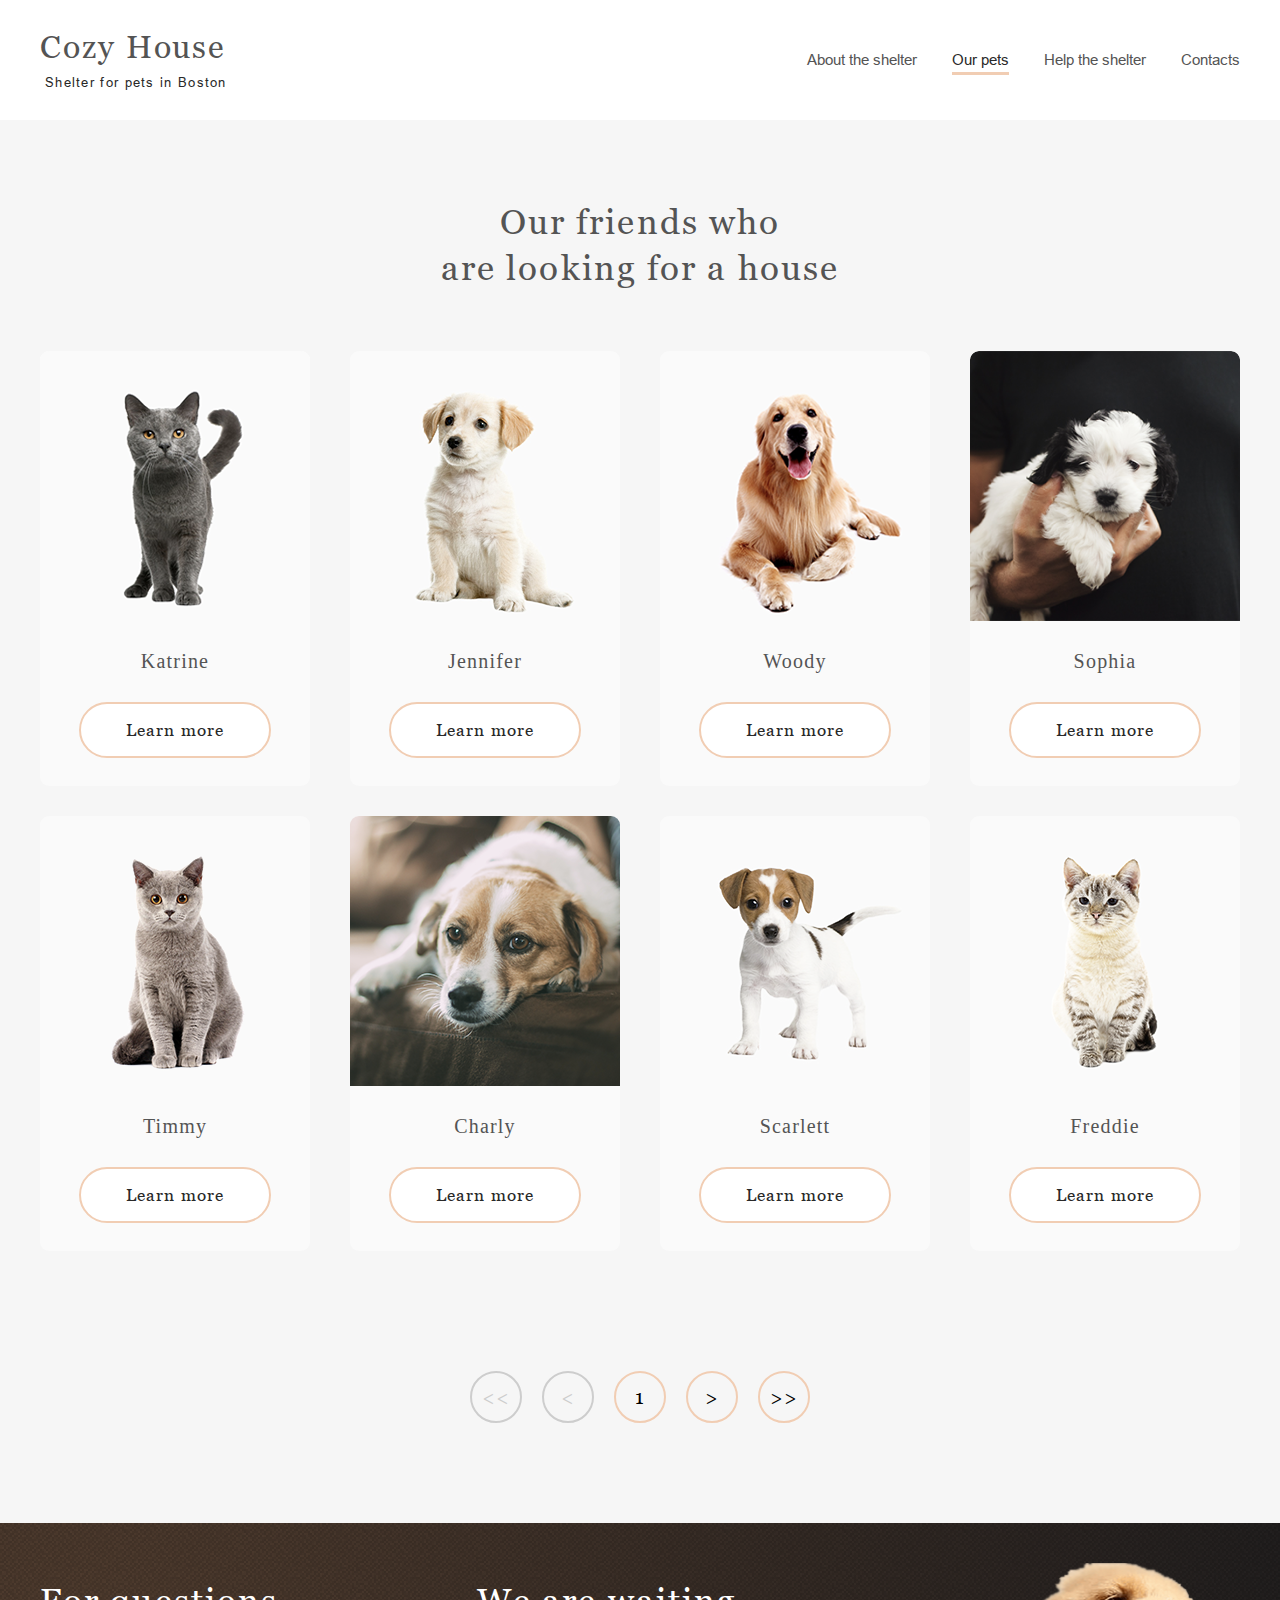
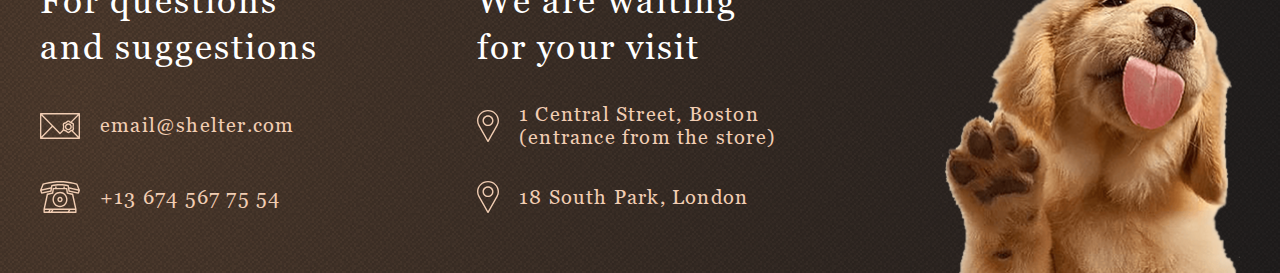
==== shelter/pets.html @ 79c53ae4 "fix: buttons animation" ====
<!DOCTYPE html>
<html lang="en">

<head>
  <meta charset="UTF-8">
  <meta http-equiv="X-UA-Compatible" content="IE=edge">
  <meta name="viewport" content="width=device-width, initial-scale=1.0">
  <title>Shelter</title>
  <link rel="stylesheet" type="text/css" href="./style.css">
  <!-- <link rel="stylesheet" type="text/css" href="https://necolas.github.io/normalize.css/8.0.1/normalize.css"> -->
  <link rel="apple-touch-icon" sizes="180x180" href="./assets/favicon/apple-touch-icon.png">
  <link rel="icon" type="image/png" sizes="32x32" href="./assets/favicon/favicon-32x32.png">
  <link rel="icon" type="image/png" sizes="16x16" href="./assets/favicon/favicon-16x16.png">
  <link rel="manifest" href="./assets/favicon/site.webmanifest">
  <link rel="shortcut icon" href="./assets/favicon/favicon.ico">
  <meta name="theme-color" content="#ffffff">
</head>

<body>
  <header class="header header-pets">
    <div class="wrapper">
      <div onclick="location.href='./index.html'" class="header-logo">
        <div class="header-logo-title__pets">Cozy House</div>
        <div class="header-logo-subtitle__pets">Shelter for pets in Boston</div>
      </div>
      <nav class="nav">
        <ul class="nav-list">
          <li class="nav-item">
            <a href="./index.html" class="nav-link-pets">About the shelter</a>
          </li>
          <li class="nav-item">
            <a href="#?" class="nav-link-pets__active">Our pets</a>
          </li>
          <li class="nav-item">
            <a href="./index.html#help" class="nav-link-pets">Help the shelter</a>
          </li>
          <li class="nav-item">
            <a href="#footer" class="nav-link-pets">Contacts</a>
          </li>
        </ul>
      </nav>
    </div>
  </header>
  <main class="main">

    <section class="pets" id="pets">
      <div class="wrapper pets-pets">
        <h3>Our friends who<br>are looking for a house</h3>
        <div class="pets-cards-block-pets">
          <div class="pets-card">
            <img src="./assets/img/pets/katrine.png" alt="katrine">
            <div class="pets-card-title">Katrine</div>
            <button class="pets-card-button" type="button">Learn more</button>
          </div>
          <div class="pets-card">
            <img src="./assets/img/pets/jennifer.png" alt="jennifer">
            <div class="pets-card-title">Jennifer</div>
            <button class="pets-card-button" type="button">Learn more</button>
          </div>
          <div class="pets-card">
            <img src="./assets/img/pets/woody.png" alt="woody">
            <div class="pets-card-title">Woody</div>
            <button class="pets-card-button" type="button">Learn more</button>
          </div>
          <div class="pets-card">
            <img src="./assets/img/pets/sophia.png" alt="sophia">
            <div class="pets-card-title">Sophia</div>
            <button class="pets-card-button" type="button">Learn more</button>
          </div>
          <div class="pets-card">
            <img src="./assets/img/pets/timmy.png" alt="timmy">
            <div class="pets-card-title">Timmy</div>
            <button class="pets-card-button" type="button">Learn more</button>
          </div>
          <div class="pets-card">
            <img src="./assets/img/pets/charly.png" alt="charly">
            <div class="pets-card-title">Charly</div>
            <button class="pets-card-button" type="button">Learn more</button>
          </div>
          <div class="pets-card">
            <img src="./assets/img/pets/scarlett.png" alt="scarlett">
            <div class="pets-card-title">Scarlett</div>
            <button class="pets-card-button" type="button">Learn more</button>
          </div>
          <div class="pets-card">
            <img src="./assets/img/pets/freddie.png" alt="freddie">
            <div class="pets-card-title">Freddie</div>
            <button class="pets-card-button" type="button">Learn more</button>
          </div>
        </div>

        <div class="pagination">
          <div class="pagination__button__inactive" type="button">&lt;&lt;</div>
          <div class="pagination__button__inactive" type="button">&lt;</div>
          <div class="pagination__button" type="button">1</div>
          <div class="pagination__button" type="button">&gt;</div>
          <div class="pagination__button" type="button">&gt;&gt;</div>
        </div>

      </div>
    </section>

  </main>
  <footer class="footer" id="footer">
    <div class="wrapper">
      <h3>For questions and suggestions</h3>
      <div class="contact" onclick="location.href='mailto:email@shelter.com'">
        <img src="./assets/svg/icon-mail.svg" alt="icon">
        <h4>email@shelter.com</h4>
      </div>
      <div class="contact" onclick="location.href='tel:+136745677554'">
        <img src="./assets/svg/icon-phone.svg" alt="icon">
        <h4>+13 674 567 75 54</h4>
      </div>
      <h3>We are waiting for your visit</h3>
      <div class="contact" onclick="window.open('https://www.google.com/maps/@42.3585558,-71.056915,17z')">
        <img src="./assets/svg/icon-marker.svg" alt="icon">
        <h4>1 Central Street, Boston (entrance from the store)</h4>
      </div>
      <div class="contact" onclick="window.open('https://www.google.com/maps/@42.3585558,-71.056915,17z')">
        <img src="./assets/svg/icon-marker.svg" alt="icon">
        <h4>18 South Park, London </h4>
      </div>
      <!-- <img src="./assets/img/footer-puppy.png" class="pic footer-pic" alt="footer-puppy"> -->
    </div>
  </footer>
  <!-- <script src="./index.js"></script> -->
</body>

</html>
---- shelter/style.css ----
@font-face {
  font-family: "Georgia";
  src: url("./assets/fonts/Georgia.woff2") format("woff2"), url("./assets/fonts/Georgia.woff") format("woff");
  font-weight: normal;
  font-style: normal;
  font-display: swap;
}
@font-face {
  font-family: "Arial";
  src: url("./assets/fonts/Arial-ItalicMT.woff2") format("woff2"), url("./assets/fonts/Arial-ItalicMT.woff") format("woff");
  font-weight: normal;
  font-style: italic;
  font-display: swap;
}
@font-face {
  font-family: "Arial";
  src: url("./assets/fonts/ArialMT.woff2") format("woff2"), url("./assets/fonts/ArialMT.woff") format("woff");
  font-weight: normal;
  font-style: normal;
  font-display: swap;
}
h1, h2, h3, h4, .help > .wrapper .help-box .help-heading, h5 {
  font-family: "Georgia";
  font-style: normal;
  font-weight: 400;
}

h1 {
  color: rgb(255, 255, 255);
  font-size: 44px;
  width: 310px;
  line-height: 130%;
}

h3 {
  color: rgb(84, 84, 84);
  font-size: 35px;
  line-height: 130%;
  letter-spacing: 0.06em;
}

.pagination__button__inactive, .pagination__button, h4, .help > .wrapper .help-box .help-heading {
  font-family: "Georgia";
  font-size: 20px;
  line-height: 115%;
  letter-spacing: 0.06em;
}

h5 {
  font-size: 15px;
  line-height: 110%;
  letter-spacing: 0.06em;
}

p {
  margin: 0 0 25px 0;
}

.nav-item, p {
  font-family: "Arial";
  font-size: 15px;
  font-weight: 400;
  font-style: normal;
  line-height: 160%;
  color: rgb(76, 76, 76);
}

.donation > .wrapper .donation-description {
  font-family: "Arial";
  font-size: 12px;
  font-weight: 400;
  font-style: italic;
  line-height: 150%;
  letter-spacing: 0px;
  color: rgb(178, 178, 178);
}

body {
  background: url("./assets/img/noise_transparent@2x.png"), radial-gradient(100% 215.42% at 0% 0%, #5B483A 0%, #262425 100%), #211F20;
}

.footer {
  background: url("./assets/img/noise_transparent@2x.png"), radial-gradient(110.67% 538.64% at 5.73% 50%, #513D2F 0%, #1A1A1C 100%), #211F20;
}

/* body
 * display: flex
 * flex-direction: column
 * margin: 0
 * padding: 0 */
* {
  padding: 0px;
  margin: 0px;
}

html {
  box-sizing: border-box;
}

* {
  box-sizing: inherit;
}
*::before, *::after {
  box-sizing: inherit;
}

html, body {
  scroll-behavior: smooth;
}

.wrapper {
  max-width: 1280px;
  margin: 0 auto;
  padding: 0 40px;
}

.header > .wrapper {
  height: 120px;
  display: flex;
  justify-content: space-between;
  align-items: center;
}

.header-pets {
  background: rgb(255, 255, 255);
}

.header-logo-title__pets, .header-logo-title__main {
  font-family: "Georgia";
  font-size: 32px;
  line-height: 110%;
  font-style: normal;
  font-weight: 400;
  letter-spacing: 0.06em;
  text-decoration: none;
}

.header-logo-title__main {
  color: rgb(241, 205, 179);
}
.header-logo-title__pets {
  color: rgb(84, 84, 84);
}

.header-logo-subtitle__pets, .header-logo-subtitle__main {
  font-family: "Arial";
  font-size: 13px;
  line-height: 15px;
  font-style: normal;
  font-weight: 400;
  letter-spacing: 0.1em;
  text-decoration: none;
  margin: 10px 0 0 5px;
}

.header-logo-subtitle__main {
  color: rgb(255, 255, 255);
}
.header-logo-subtitle__pets {
  color: rgb(41, 41, 41);
}

.header-logo {
  cursor: pointer;
}

.nav-list {
  list-style: none;
  display: flex;
  align-items: center;
  justify-content: center;
}

.nav-item {
  margin-left: 35px;
}

.nav-link-pets__active, .nav-link-pets:hover, .nav-link-pets, .nav-link-main__active, .nav-link-main:hover, .nav-link-main {
  text-decoration: none;
  padding: 0;
  position: relative;
  transition: color 0.3s;
}
.nav-link-pets__active::after, .nav-link-pets:hover::after, .nav-link-pets::after, .nav-link-main__active::after, .nav-link-main:hover::after, .nav-link-main::after {
  content: "";
  position: absolute;
  background-color: rgb(241, 205, 179);
  height: 3px;
  width: 0;
  left: 0;
  bottom: -7px;
  transition: 0.3s;
}
.nav-link-pets__active:hover::after, .nav-link-pets:hover::after, .nav-link-main__active:hover::after, .nav-link-main:hover::after {
  width: 100%;
}

.nav-link-main {
  color: rgb(205, 205, 205);
}

.nav-link-main__active, .nav-link-main:hover {
  color: rgb(250, 250, 250);
}

.nav-link-pets {
  color: rgb(84, 84, 84);
}

.nav-link-pets__active, .nav-link-pets:hover {
  color: rgb(41, 41, 41);
}

.nav-link-main__active, .nav-link-pets__active {
  cursor: default;
}
.nav-link-main__active::after, .nav-link-pets__active::after {
  width: 100%;
}

.welcome > .wrapper {
  height: 788px;
  background: url("./assets/img/start-screen-puppy.png") no-repeat 93% bottom;
  display: flex;
  flex-direction: column;
  justify-content: flex-start;
  align-content: flex-start;
}
.welcome > .wrapper h1 {
  margin: 222px 0 42px;
}
.welcome > .wrapper p {
  color: rgb(205, 205, 205);
  width: 460px;
  margin-bottom: 42px;
}
.welcome > .wrapper .welcome-pic {
  display: none;
}

.about {
  background-color: rgb(255, 255, 255);
}

.about > .wrapper {
  height: 588px;
  padding-top: 6px;
  margin: 0 auto;
  display: flex;
  flex-flow: column wrap;
  justify-content: center;
  align-content: center;
  -moz-column-gap: 120px;
       column-gap: 120px;
  flex-grow: 0;
  padding-bottom: 20px;
}
.about > .wrapper h3 {
  width: 360px;
  color: rgb(84, 84, 84);
}
.about > .wrapper p {
  color: rgb(76, 76, 76);
  width: 430px;
  margin: 25px 0 0 0;
}
.about > .wrapper img {
  margin: 60px 0;
}

.pets {
  background-color: rgb(246, 246, 246);
}

.pets > .wrapper {
  display: flex;
  flex-direction: column;
  align-items: center;
  gap: 60px;
  padding-top: 80px;
}
.pets > .wrapper h3 {
  width: 400px;
  text-align: center;
}
.pets > .wrapper .pets-carousel {
  display: flex;
  flex-direction: row;
  justify-content: space-between;
  align-items: center;
  gap: 53px;
}

.pets-cards-block-pets {
  display: flex;
  flex-flow: row wrap;
  gap: 30px 40px;
}

.pets-cards-block-main {
  display: flex;
  flex-direction: row;
  justify-content: space-between;
  gap: 90px;
}

.pets-card {
  width: 270px;
  height: 435px;
  background-color: rgb(250, 250, 250);
  display: flex;
  flex-direction: column;
  align-items: center;
  gap: 29px;
  border-radius: 9px;
  overflow: hidden;
  transition: 0.3s;
}
.pets-card:hover {
  transform: scale(1.1);
}
.pets-card .pets-card-title {
  font: "Georgia";
  font-size: 20px;
  line-height: 23px;
  display: flex;
  align-items: center;
  text-align: center;
  letter-spacing: 0.06em;
  color: rgb(84, 84, 84);
}

.pets-main {
  height: 877px;
}

.pagination {
  display: flex;
  flex-direction: row;
  justify-content: center;
  gap: 20px;
  margin: 60px 0 100px 0;
}
.pagination__button__inactive, .pagination__button {
  border-radius: 100px;
  width: 52px;
  height: 52px;
  display: flex;
  align-items: center;
  justify-content: center;
  text-align: center;
}

.pagination__button {
  cursor: pointer;
  transition: background 0.3s;
  border: 2px solid rgb(241, 205, 179);
}
.pagination__button:hover {
  background: rgb(241, 205, 179);
}

.pagination__button__inactive {
  color: rgb(205, 205, 205);
  border: 2px solid rgb(205, 205, 205);
}

/* HELP */
.help {
  background-color: rgb(255, 255, 255);
}

.help > .wrapper {
  height: 611px;
}
.help > .wrapper h3 {
  width: 310px;
  text-align: center;
  margin: 0 auto 60px auto;
  padding-top: 80px;
}
.help > .wrapper .help-box {
  display: flex;
  flex-flow: row wrap;
  justify-content: center;
  gap: 55px 120px;
}
.help > .wrapper .help-box .help-heading {
  text-align: center;
}
.help > .wrapper .help-box img {
  display: block;
  margin: 0 auto 30px auto;
}

.donation {
  background-color: rgb(246, 246, 246);
}

.donation > .wrapper {
  height: 462px;
  display: flex;
  flex-flow: column wrap;
  justify-content: center;
  flex-grow: 0;
  -moz-column-gap: 30px;
       column-gap: 30px;
  padding: 70px 180px 90px 180px;
}
.donation > .wrapper h3 {
  width: 300px;
}
.donation > .wrapper h3, .donation > .wrapper h4, .donation > .wrapper .help > .wrapper .help-box .help-heading, .help > .wrapper .help-box .donation > .wrapper .help-heading, .donation > .wrapper h5 {
  color: rgb(84, 84, 84);
}
.donation > .wrapper h3, .donation > .wrapper h5, .donation > .wrapper div {
  margin: 0 0 20px 0;
}
.donation > .wrapper .credit-card {
  display: flex;
  flex-direction: row;
  justify-content: space-between;
  background: #F1CDB3;
  align-items: center;
  padding: 10px 15px;
  gap: 10px;
  width: 349px;
  height: 43px;
  background: rgb(241, 205, 179);
  border-radius: 9px;
  cursor: pointer;
  transition: background 0.5s;
}
.donation > .wrapper .credit-card img {
  width: 30px;
  height: 23px;
  color: rgb(41, 41, 41);
}
.donation > .wrapper .credit-card:hover {
  background: rgb(253, 220, 196);
}
.donation > .wrapper .donation-description {
  line-height: 18px;
  color: rgb(178, 178, 178);
  width: 380px;
  margin: 0 0 0 0;
}

.footer > .wrapper {
  height: 350px;
  background: url("./assets/img/footer-puppy.png") no-repeat 96% bottom;
  color: rgb(241, 205, 179);
  display: flex;
  flex-flow: column wrap;
  justify-content: space-between;
  align-content: flex-start;
  -moz-column-gap: 122px;
       column-gap: 122px;
  padding-top: 56px;
  padding-bottom: 60px;
}
.footer > .wrapper h3 {
  width: 280px;
  color: rgb(255, 255, 255);
}
.footer > .wrapper .contact {
  display: flex;
  flex-direction: row;
  justify-content: flex-start;
  align-items: center;
  width: 315px;
  cursor: pointer;
  text-decoration: none;
}
.footer > .wrapper .contact img {
  flex: 0 0 auto;
}
.footer > .wrapper .contact h4, .footer > .wrapper .contact .help > .wrapper .help-box .help-heading, .help > .wrapper .help-box .footer > .wrapper .contact .help-heading {
  margin-left: 20px;
}

.pets-card .pets-card-button, .our-pets-button, .button-welcome {
  display: flex;
  flex-direction: column;
  align-items: center;
  padding: 15px 45px;
  gap: 10px;
  border-radius: 100px;
  border: 0;
  color: rgb(41, 41, 41);
  cursor: pointer;
  transition: background 0.5s;
  font-family: "Georgia";
  font-style: normal;
  font-weight: 400;
  font-size: 17px;
  line-height: 130%;
  letter-spacing: 0.06em;
  flex: none;
  order: 0;
  align-self: center;
  flex-grow: 0;
}

.our-pets-button, .button-welcome {
  background: rgb(241, 205, 179);
}
.our-pets-button:hover, .button-welcome:hover {
  background: rgb(253, 220, 196);
}

.pets-card .pets-card-button {
  background: rgb(255, 255, 255);
  border: solid 2px rgb(241, 205, 179);
}
.pets-card .pets-card-button:hover {
  background: rgb(241, 205, 179);
}

.button-welcome {
  align-self: flex-start;
}

.button-arrow {
  cursor: pointer;
  width: 52px;
  height: 52px;
}
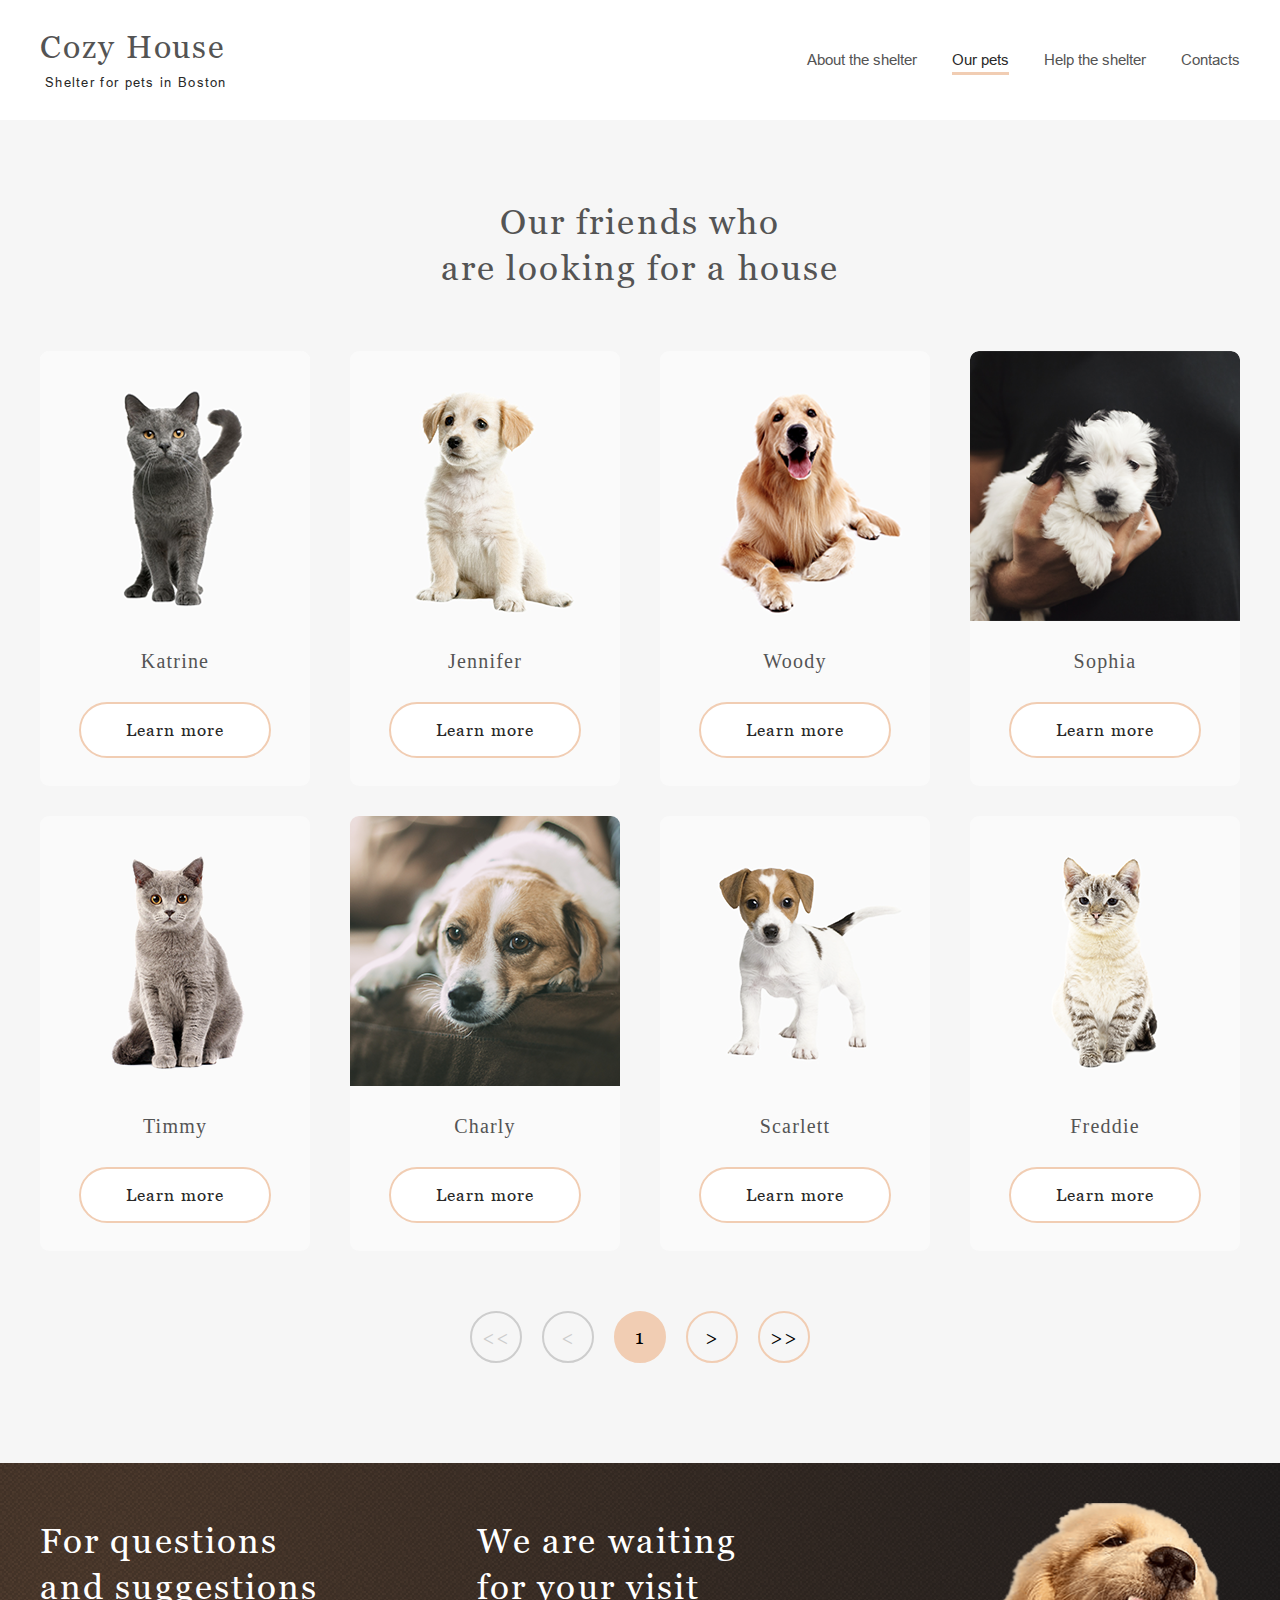
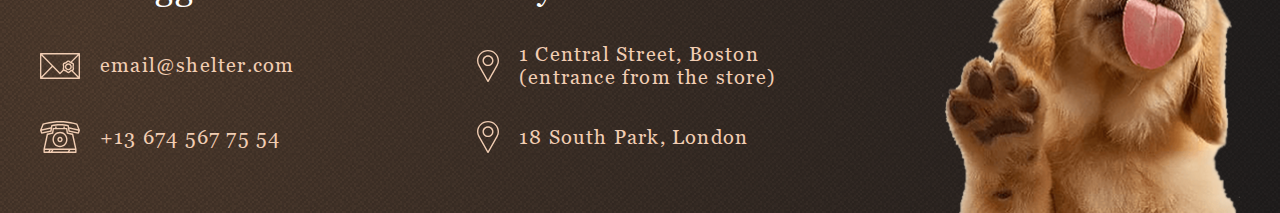
==== commit 4f83dadb: "fix: header links and pets cards interactivity, some errors" ====
--- a/shelter/pets.html
+++ b/shelter/pets.html
@@ -45,7 +45,7 @@
 
     <section class="pets" id="pets">
       <div class="wrapper pets-pets">
-        <h3>Our friends who<br>are looking for a house</h3>
+        <h1>Our friends who<br>are looking for a house</h1>
         <div class="pets-cards-block-pets">
           <div class="pets-card">
             <img src="./assets/img/pets/katrine.png" alt="katrine">
@@ -90,11 +90,11 @@
         </div>
 
         <div class="pagination">
-          <div class="pagination__button__inactive" type="button">&lt;&lt;</div>
-          <div class="pagination__button__inactive" type="button">&lt;</div>
-          <div class="pagination__button" type="button">1</div>
-          <div class="pagination__button" type="button">&gt;</div>
-          <div class="pagination__button" type="button">&gt;&gt;</div>
+          <button class="pagination__button__inactive" type="button">&lt;&lt;</button>
+          <button class="pagination__button__inactive" type="button">&lt;</button>
+          <button class="pagination__button__active" type="button">1</button>
+          <button class="pagination__button" type="button">&gt;</button>
+          <button class="pagination__button" type="button">&gt;&gt;</button>
         </div>
 
       </div>
@@ -104,23 +104,37 @@
   <footer class="footer" id="footer">
     <div class="wrapper">
       <h3>For questions and suggestions</h3>
-      <div class="contact" onclick="location.href='mailto:email@shelter.com'">
-        <img src="./assets/svg/icon-mail.svg" alt="icon">
+      <a class="contact" href="mailto:email@shelter.com">
+        <svg width="40" height="26" viewBox="0 0 40 26" fill="none" xmlns="http://www.w3.org/2000/svg">
+          <path d="M39.315 0H0.684964C0.5033 0 0.329077 0.0732456 0.200621 0.203625C0.0721657 0.334003 0 0.510836 0 0.695219V25.3048C0 25.4892 0.0721657 25.666 0.200621 25.7964C0.329077 25.9268 0.5033 26 0.684964 26H39.315C39.4967 26 39.6709 25.9268 39.7994 25.7964C39.9278 25.666 40 25.4892 40 25.3048V0.695219C40 0.510836 39.9278 0.334003 39.7994 0.203625C39.6709 0.0732456 39.4967 0 39.315 0ZM32.5774 15.0331C32.6846 15.5259 32.7954 16.0355 32.6513 16.2882C32.4966 16.5596 31.9966 16.7173 31.5131 16.8699C31.1316 16.9902 30.7373 17.1147 30.3857 17.3212C30.0461 17.5206 29.7523 17.8001 29.4683 18.0704C29.0772 18.4426 28.7079 18.794 28.374 18.794C28.04 18.794 27.6706 18.4425 27.2797 18.0704C26.9956 17.8001 26.7018 17.5205 26.3622 17.3212C26.0107 17.1147 25.6163 16.9903 25.2348 16.8699C24.7513 16.7173 24.2513 16.5596 24.0967 16.2882C23.9526 16.0355 24.0633 15.5259 24.1705 15.0331C24.2584 14.6285 24.3493 14.2103 24.3493 13.7821C24.3493 13.354 24.2584 12.9356 24.1705 12.5311C24.0633 12.0383 23.9526 11.5288 24.0967 11.2759C24.2513 11.0046 24.7513 10.8468 25.2348 10.6942C25.6163 10.5739 26.0107 10.4494 26.3622 10.243C26.7018 10.0435 26.9956 9.76403 27.2797 9.49373C27.6706 9.12165 28.04 8.77015 28.374 8.77015C28.7079 8.77015 29.0773 9.12165 29.4683 9.49373C29.7523 9.76403 30.0461 10.0435 30.3857 10.243C30.7373 10.4493 31.1316 10.5738 31.5131 10.6941C31.9966 10.8467 32.4966 11.0045 32.6512 11.2758C32.7954 11.5286 32.6846 12.0381 32.5774 12.5309C32.4895 12.9354 32.3986 13.3537 32.3986 13.7819C32.3986 14.2102 32.4895 14.6286 32.5774 15.0331ZM30.5975 8.66076C30.5345 8.60237 30.4705 8.54156 30.4053 8.47955C29.8904 7.98955 29.2497 7.3798 28.374 7.3798C27.4982 7.3798 26.8575 7.98955 26.3426 8.47955C26.1045 8.70609 25.8796 8.92013 25.6761 9.03961C25.4574 9.168 25.1518 9.26449 24.8281 9.36655C24.1276 9.58763 23.3336 9.8381 22.9109 10.5797C22.5001 11.3004 22.6768 12.1134 22.8328 12.8307C22.9081 13.1777 22.9794 13.5055 22.9794 13.7821C22.9794 14.0587 22.9081 14.3866 22.8328 14.7336C22.6975 15.3556 22.5473 16.0496 22.7775 16.693L19.9997 19.5464L2.32449 1.39044H37.6748L30.5975 8.66076ZM11.7007 13L1.36993 23.6116V2.38812L11.7007 13ZM12.6635 13.989L19.5124 21.0242C19.5761 21.0896 19.6519 21.1416 19.7356 21.177C19.8192 21.2125 19.9089 21.2308 19.9996 21.2308C20.0902 21.2308 20.18 21.2125 20.2636 21.177C20.3472 21.1416 20.4231 21.0896 20.4868 21.0242L23.6841 17.7398C24.044 17.9494 24.4495 18.0781 24.8281 18.1976C25.1518 18.2997 25.4575 18.3962 25.6761 18.5245C25.8796 18.644 26.1044 18.8581 26.3426 19.0846C26.8575 19.5746 27.4982 20.1844 28.374 20.1844C29.2496 20.1844 29.8904 19.5746 30.4053 19.0846C30.6434 18.858 30.8682 18.644 31.0718 18.5244C31.2043 18.4466 31.3691 18.3806 31.5502 18.3179L37.675 24.6094H2.32431L12.6635 13.989ZM32.9664 17.7946C33.3117 17.6108 33.6223 17.3612 33.8371 16.9846C34.2479 16.2639 34.0711 15.4508 33.9151 14.7336C33.8398 14.3866 33.7686 14.0587 33.7686 13.7821C33.7686 13.5055 33.8398 13.1777 33.9151 12.8307C34.0711 12.1134 34.2479 11.3005 33.837 10.5797C33.4142 9.8381 32.6203 9.58763 31.9197 9.36655L31.8559 9.34634L38.6301 2.38738V23.6122L32.9664 17.7946Z" fill="#F1CDB3"/>
+          <path d="M28.374 10.2424C26.451 10.2424 24.8865 11.8302 24.8865 13.782C24.8865 15.7337 26.451 17.3215 28.374 17.3215C30.297 17.3215 31.8614 15.7337 31.8614 13.782C31.8614 11.8302 30.2969 10.2424 28.374 10.2424ZM28.374 15.9311C27.2064 15.9311 26.2564 14.967 26.2564 13.782C26.2564 12.5969 27.2063 11.6328 28.374 11.6328C29.5416 11.6328 30.4915 12.5969 30.4915 13.782C30.4915 14.967 29.5415 15.9311 28.374 15.9311Z" fill="#F1CDB3"/>
+          </svg>
         <h4>email@shelter.com</h4>
-      </div>
-      <div class="contact" onclick="location.href='tel:+136745677554'">
-        <img src="./assets/svg/icon-phone.svg" alt="icon">
-        <h4>+13 674 567 75 54</h4>
-      </div>
+      </a>
+      <a class="contact" href="tel:+136745677554">
+        <svg width="40" height="32" viewBox="0 0 40 32" fill="none" xmlns="http://www.w3.org/2000/svg">
+          <path d="M39.9461 8.89543L37.5102 2.9049C37.4685 2.80251 37.4043 2.71139 37.3226 2.63868C37.2408 2.56598 37.1437 2.51367 37.0389 2.48585L34.111 1.70799C25.5388 -0.569376 14.4609 -0.569281 5.88906 1.70799L2.96105 2.48585C2.85626 2.51367 2.75918 2.56598 2.67743 2.63868C2.59568 2.71139 2.53147 2.80251 2.48984 2.9049L0.0539764 8.89543C-0.0131281 9.06038 -0.0178273 9.24503 0.0407965 9.41333L1.01509 12.2089C1.07166 12.3713 1.18339 12.5075 1.32986 12.5925C1.47633 12.6775 1.64776 12.7056 1.8128 12.6717L11.0692 10.7747C11.2084 10.7462 11.3359 10.675 11.4348 10.5706C11.5337 10.4661 11.5993 10.3334 11.623 10.19L12.4245 5.32594C16.8365 4.18994 23.1635 4.18994 27.5753 5.32594L28.3769 10.19C28.4006 10.3335 28.4662 10.4663 28.5651 10.5707C28.664 10.6751 28.7915 10.7463 28.9307 10.7748L38.187 12.6718C38.3521 12.7056 38.5234 12.6774 38.6699 12.5924C38.8164 12.5075 38.9281 12.3714 38.9848 12.209L39.9592 9.41343C40.0178 9.2451 40.0131 9.06043 39.9461 8.89543ZM2.13193 11.1412L1.63183 9.70624L10.5973 7.78606L10.321 9.46295L2.13193 11.1412ZM11.6222 4.0568C11.4935 4.09314 11.3777 4.16636 11.2883 4.26784C11.1989 4.36933 11.1396 4.49486 11.1174 4.62969L10.848 6.26453L1.85991 8.1896L3.65015 3.78707L6.2409 3.09877C14.5991 0.878304 25.4007 0.878208 33.7593 3.09877L36.35 3.78707L38.1403 8.1896L29.1522 6.26453L28.8828 4.62969C28.8606 4.49487 28.8013 4.36936 28.7119 4.26788C28.6224 4.1664 28.5066 4.09318 28.378 4.0568C23.6016 2.70615 16.3984 2.70615 11.6222 4.0568ZM37.8681 11.1412L29.6792 9.46295L29.4028 7.78606L38.3682 9.70624L37.8681 11.1412Z" fill="#F1CDB3"/>
+          <path d="M33.2901 13.1186C33.261 12.9842 33.1948 12.8612 33.0995 12.7643C33.0041 12.6673 32.8836 12.6005 32.7522 12.5717L27.9776 11.526L27.3764 7.51395C27.351 7.34431 27.2672 7.18959 27.1401 7.07781C27.013 6.96603 26.851 6.90458 26.6835 6.90458H24.814V5.96398C24.814 5.56724 24.5002 5.2456 24.1129 5.2456C23.7257 5.2456 23.4119 5.56724 23.4119 5.96398V6.90458H16.5882V5.96398C16.5882 5.56724 16.2744 5.2456 15.8871 5.2456C15.4999 5.2456 15.1861 5.56724 15.1861 5.96398V6.90458H13.3166C13.1491 6.90458 12.9871 6.96603 12.86 7.07781C12.7329 7.18959 12.6491 7.34431 12.6237 7.51395L12.0224 11.526L7.24791 12.5717C7.11654 12.6005 6.996 12.6673 6.90063 12.7643C6.80527 12.8612 6.73908 12.9842 6.70996 13.1186L3.46796 28.0878C3.45692 28.1389 3.45134 28.1911 3.45132 28.2434V31.2816C3.45132 31.4721 3.52519 31.6549 3.65666 31.7896C3.78814 31.9243 3.96645 32 4.15239 32H35.8477C36.0336 32 36.212 31.9243 36.3434 31.7896C36.4749 31.6549 36.5488 31.4721 36.5488 31.2816V28.2434C36.5488 28.1911 36.5432 28.1389 36.5321 28.0878L33.2901 13.1186ZM7.98131 13.8802L12.7885 12.8273C12.9276 12.7968 13.0544 12.7238 13.152 12.6178C13.2496 12.5118 13.3134 12.3779 13.335 12.2338L13.9183 8.34134H26.0819L26.6651 12.2338C26.6867 12.3779 26.7505 12.5118 26.8481 12.6178C26.9457 12.7238 27.0725 12.7968 27.2115 12.8273L32.0189 13.8802L34.9741 27.5251H5.0261L7.98131 13.8802ZM11.7966 28.9618L10.8935 30.5632H9.82782L10.7309 28.9618H11.7966ZM13.416 28.9618H28.6721L27.769 30.5632H12.513L13.416 28.9618ZM4.85345 28.9618H9.11142L8.20836 30.5632H4.85345V28.9618ZM29.3885 30.5632L30.2916 28.9618H35.1466V30.5632H29.3885Z" fill="#F1CDB3"/>
+          <path d="M20 26.1606C24.1492 26.1606 27.5248 22.7016 27.5248 18.45C27.5248 14.1983 24.1492 10.7393 20 10.7393C15.8509 10.7393 12.4753 14.1983 12.4753 18.45C12.4753 22.7016 15.8509 26.1606 20 26.1606ZM20 12.1761C23.3761 12.1761 26.1227 14.9905 26.1227 18.45C26.1227 21.9094 23.3761 24.7238 20 24.7238C16.624 24.7238 13.8774 21.9094 13.8774 18.45C13.8774 14.9905 16.624 12.1761 20 12.1761Z" fill="#F1CDB3"/>
+          <path d="M20 21.1847C21.4717 21.1847 22.6691 19.9578 22.6691 18.4497C22.6691 16.9416 21.4717 15.7147 20 15.7147C18.5283 15.7147 17.3309 16.9416 17.3309 18.4497C17.3309 19.9578 18.5283 21.1847 20 21.1847ZM20 17.1514C20.6987 17.1514 21.267 17.7338 21.267 18.4497C21.267 19.1656 20.6987 19.7479 20 19.7479C19.3014 19.7479 18.733 19.1656 18.733 18.4497C18.733 17.7339 19.3014 17.1514 20 17.1514Z" fill="#F1CDB3"/>
+          </svg>
+        <h4>+13&nbsp;674&nbsp;567&nbsp;75&nbsp;54</h4>
+      </a>
       <h3>We are waiting for your visit</h3>
-      <div class="contact" onclick="window.open('https://www.google.com/maps/@42.3585558,-71.056915,17z')">
-        <img src="./assets/svg/icon-marker.svg" alt="icon">
+      <a class="contact" href="https://www.google.com/maps/@42.3585558,-71.056915,17z" target="_blank">
+        <svg width="22" height="32" viewBox="0 0 22 32" fill="none" xmlns="http://www.w3.org/2000/svg">
+          <path d="M11 0C4.93475 0 3.05176e-05 4.78519 3.05176e-05 10.6667C3.05176e-05 12.4323 0.455262 14.1829 1.32067 15.7357L10.3985 31.6562C10.5193 31.8685 10.7496 32 11 32C11.2504 32 11.4807 31.8685 11.6016 31.6562L20.6827 15.7304C21.5448 14.1829 22 12.4323 22 10.6666C22 4.78519 17.0653 0 11 0ZM19.4762 15.0905L11 29.9557L2.52717 15.0964C1.7732 13.7435 1.37507 12.2116 1.37507 10.6667C1.37507 5.52019 5.69278 1.33337 11 1.33337C16.3073 1.33337 20.625 5.52025 20.625 10.6667C20.625 12.2116 20.2269 13.7435 19.4762 15.0905Z" fill="#F1CDB3"/>
+          <path d="M11 5.33329C7.9674 5.33329 5.50008 7.72586 5.50008 10.6666C5.50008 13.6074 7.9674 16 11 16C14.0327 16 16.5 13.6074 16.5 10.6667C16.5 7.72592 14.0327 5.33329 11 5.33329ZM11 14.6667C8.72537 14.6667 6.87505 12.8724 6.87505 10.6667C6.87505 8.46092 8.72537 6.66667 11 6.66667C13.2747 6.66667 15.125 8.46092 15.125 10.6667C15.125 12.8724 13.2747 14.6667 11 14.6667Z" fill="#F1CDB3"/>
+          </svg>
         <h4>1 Central Street, Boston (entrance from the store)</h4>
-      </div>
-      <div class="contact" onclick="window.open('https://www.google.com/maps/@42.3585558,-71.056915,17z')">
-        <img src="./assets/svg/icon-marker.svg" alt="icon">
-        <h4>18 South Park, London </h4>
-      </div>
+      </a>
+      <a class="contact" href="https://www.google.com/maps/@51.5141619,-0.2812195,11z" target="_blank">
+        <svg width="22" height="32" viewBox="0 0 22 32" fill="none" xmlns="http://www.w3.org/2000/svg">
+          <path d="M11 0C4.93475 0 3.05176e-05 4.78519 3.05176e-05 10.6667C3.05176e-05 12.4323 0.455262 14.1829 1.32067 15.7357L10.3985 31.6562C10.5193 31.8685 10.7496 32 11 32C11.2504 32 11.4807 31.8685 11.6016 31.6562L20.6827 15.7304C21.5448 14.1829 22 12.4323 22 10.6666C22 4.78519 17.0653 0 11 0ZM19.4762 15.0905L11 29.9557L2.52717 15.0964C1.7732 13.7435 1.37507 12.2116 1.37507 10.6667C1.37507 5.52019 5.69278 1.33337 11 1.33337C16.3073 1.33337 20.625 5.52025 20.625 10.6667C20.625 12.2116 20.2269 13.7435 19.4762 15.0905Z" fill="#F1CDB3"/>
+          <path d="M11 5.33329C7.9674 5.33329 5.50008 7.72586 5.50008 10.6666C5.50008 13.6074 7.9674 16 11 16C14.0327 16 16.5 13.6074 16.5 10.6667C16.5 7.72592 14.0327 5.33329 11 5.33329ZM11 14.6667C8.72537 14.6667 6.87505 12.8724 6.87505 10.6667C6.87505 8.46092 8.72537 6.66667 11 6.66667C13.2747 6.66667 15.125 8.46092 15.125 10.6667C15.125 12.8724 13.2747 14.6667 11 14.6667Z" fill="#F1CDB3"/>
+          </svg>
+        <h4>18 South Park, London</h4>
+      </a>
       <!-- <img src="./assets/img/footer-puppy.png" class="pic footer-pic" alt="footer-puppy"> -->
     </div>
   </footer>
--- a/shelter/style.css
+++ b/shelter/style.css
@@ -26,20 +26,18 @@
 }
 
 h1 {
-  color: rgb(255, 255, 255);
   font-size: 44px;
-  width: 310px;
   line-height: 130%;
 }
 
-h3 {
+.pets-pets h1, h3 {
   color: rgb(84, 84, 84);
   font-size: 35px;
   line-height: 130%;
   letter-spacing: 0.06em;
 }
 
-.pagination__button__inactive, .pagination__button, h4, .help > .wrapper .help-box .help-heading {
+.pagination__button__active, .pagination__button__inactive, .pagination__button, h4, .help > .wrapper .help-box .help-heading {
   font-family: "Georgia";
   font-size: 20px;
   line-height: 115%;
@@ -189,10 +187,6 @@
   width: 0;
   left: 0;
   bottom: -7px;
-  transition: 0.3s;
-}
-.nav-link-pets__active:hover::after, .nav-link-pets:hover::after, .nav-link-main__active:hover::after, .nav-link-main:hover::after {
-  width: 100%;
 }
 
 .nav-link-main {
@@ -227,6 +221,7 @@
   align-content: flex-start;
 }
 .welcome > .wrapper h1 {
+  color: rgb(255, 255, 255);
   margin: 222px 0 42px;
 }
 .welcome > .wrapper p {
@@ -315,9 +310,14 @@
   border-radius: 9px;
   overflow: hidden;
   transition: 0.3s;
+  cursor: pointer;
 }
 .pets-card:hover {
-  transform: scale(1.1);
+  background-color: rgb(255, 255, 255);
+  box-shadow: 0px 2px 35px 14px rgba(13, 13, 13, 0.04);
+}
+.pets-card:hover .pets-card-button {
+  background: rgb(241, 205, 179);
 }
 .pets-card .pets-card-title {
   font: "Georgia";
@@ -334,35 +334,20 @@
   height: 877px;
 }
 
+.pets-pets {
+  padding-bottom: 100px;
+}
+.pets-pets h1 {
+  text-align: center;
+  color: rgb(84, 84, 84);
+}
+
 .pagination {
   display: flex;
   flex-direction: row;
   justify-content: center;
   gap: 20px;
-  margin: 60px 0 100px 0;
-}
-.pagination__button__inactive, .pagination__button {
-  border-radius: 100px;
-  width: 52px;
-  height: 52px;
-  display: flex;
-  align-items: center;
-  justify-content: center;
-  text-align: center;
-}
-
-.pagination__button {
-  cursor: pointer;
-  transition: background 0.3s;
-  border: 2px solid rgb(241, 205, 179);
-}
-.pagination__button:hover {
-  background: rgb(241, 205, 179);
-}
-
-.pagination__button__inactive {
-  color: rgb(205, 205, 205);
-  border: 2px solid rgb(205, 205, 205);
+  margin: 0;
 }
 
 /* HELP */
@@ -471,12 +456,24 @@
   width: 315px;
   cursor: pointer;
   text-decoration: none;
-}
-.footer > .wrapper .contact img {
-  flex: 0 0 auto;
+  color: rgb(241, 205, 179);
+}
+.footer > .wrapper .contact path {
+  fill: rgb(241, 205, 179);
+  transition: fill 0.3s;
+}
+.footer > .wrapper .contact:hover {
+  color: rgb(250, 250, 250);
+}
+.footer > .wrapper .contact:hover path {
+  fill: rgb(250, 250, 250);
 }
 .footer > .wrapper .contact h4, .footer > .wrapper .contact .help > .wrapper .help-box .help-heading, .help > .wrapper .help-box .footer > .wrapper .contact .help-heading {
   margin-left: 20px;
+  transition: color 0.3s;
+}
+.footer > .wrapper .contact svg {
+  flex: 0 0 auto;
 }
 
 .pets-card .pets-card-button, .our-pets-button, .button-welcome {
@@ -521,8 +518,32 @@
   align-self: flex-start;
 }
 
-.button-arrow {
-  cursor: pointer;
+.pagination__button__active, .pagination__button__inactive, .pagination__button {
+  border-radius: 100px;
   width: 52px;
   height: 52px;
+  display: flex;
+  align-items: center;
+  justify-content: center;
+  text-align: center;
+  background: none;
+  border: 2px solid rgb(241, 205, 179);
+}
+
+.pagination__button {
+  cursor: pointer;
+  transition: background 0.3s;
+  border: 2px solid rgb(241, 205, 179);
+}
+.pagination__button:hover {
+  background: rgb(241, 205, 179);
+}
+
+.pagination__button__inactive {
+  color: rgb(205, 205, 205);
+  border: 2px solid rgb(205, 205, 205);
+}
+
+.pagination__button__active {
+  background: rgb(241, 205, 179);
 }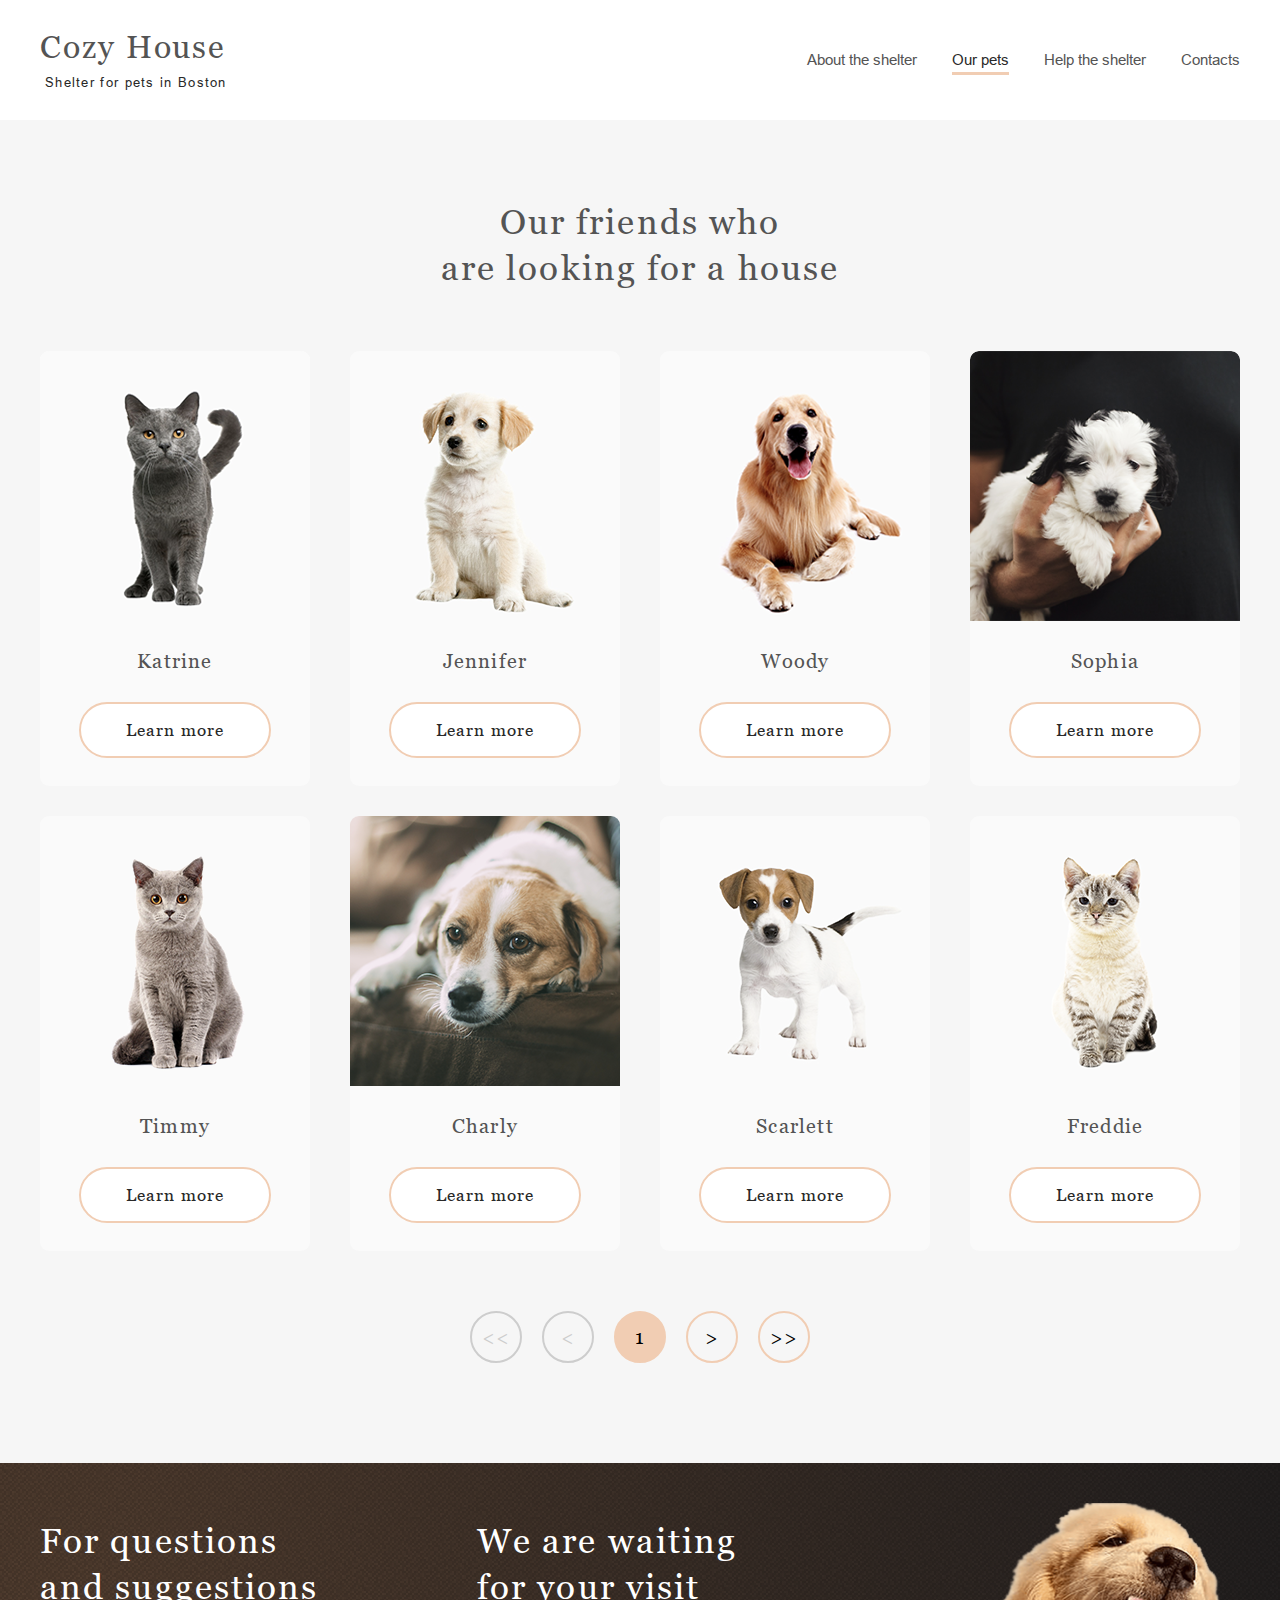
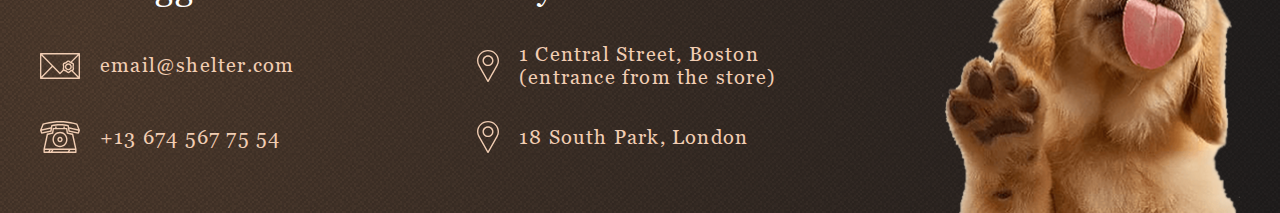
==== commit 26ffe20c: "feat: adaptive layout" ====
--- a/shelter/pets.html
+++ b/shelter/pets.html
@@ -7,6 +7,7 @@
   <meta name="viewport" content="width=device-width, initial-scale=1.0">
   <title>Shelter</title>
   <link rel="stylesheet" type="text/css" href="./style.css">
+  <!-- <link rel="stylesheet" type="text/css" href="./style-css.css"> -->
   <!-- <link rel="stylesheet" type="text/css" href="https://necolas.github.io/normalize.css/8.0.1/normalize.css"> -->
   <link rel="apple-touch-icon" sizes="180x180" href="./assets/favicon/apple-touch-icon.png">
   <link rel="icon" type="image/png" sizes="32x32" href="./assets/favicon/favicon-32x32.png">
@@ -39,6 +40,13 @@
           </li>
         </ul>
       </nav>
+      <div class="nav-burger">
+        <svg width="30" height="22" viewBox="0 0 30 22" fill="none" xmlns="http://www.w3.org/2000/svg">
+          <line y1="21" x2="30" y2="21" stroke-width="2"/>
+          <line y1="11" x2="30" y2="11" stroke-width="2"/>
+          <line y1="1" x2="30" y2="1" stroke-width="2"/>
+          </svg>
+      </div>
     </div>
   </header>
   <main class="main">
--- a/shelter/style.css
+++ b/shelter/style.css
@@ -19,7 +19,7 @@
   font-style: normal;
   font-display: swap;
 }
-h1, h2, h3, h4, .help > .wrapper .help-box .help-heading, h5 {
+h1, h2, h3, h4, .help-heading, h5 {
   font-family: "Georgia";
   font-style: normal;
   font-weight: 400;
@@ -37,7 +37,7 @@
   letter-spacing: 0.06em;
 }
 
-.pagination__button__active, .pagination__button__inactive, .pagination__button, h4, .help > .wrapper .help-box .help-heading {
+.pagination__button__active, .pagination__button__inactive, .pagination__button, h4, .help-heading {
   font-family: "Georgia";
   font-size: 20px;
   line-height: 115%;
@@ -81,11 +81,6 @@
   background: url("./assets/img/noise_transparent@2x.png"), radial-gradient(110.67% 538.64% at 5.73% 50%, #513D2F 0%, #1A1A1C 100%), #211F20;
 }
 
-/* body
- * display: flex
- * flex-direction: column
- * margin: 0
- * padding: 0 */
 * {
   padding: 0px;
   margin: 0px;
@@ -107,7 +102,7 @@
 }
 
 .wrapper {
-  max-width: 1280px;
+  width: 1280px;
   margin: 0 auto;
   padding: 0 40px;
 }
@@ -214,22 +209,25 @@
 
 .welcome > .wrapper {
   height: 788px;
-  background: url("./assets/img/start-screen-puppy.png") no-repeat 93% bottom;
+  background-image: url("./assets/img/start-screen-puppy.png");
+  background-position: 93% bottom;
+  background-repeat: no-repeat;
   display: flex;
   flex-direction: column;
-  justify-content: flex-start;
-  align-content: flex-start;
+  justify-content: center;
+  align-items: flex-start;
+  padding-bottom: 20px;
 }
 .welcome > .wrapper h1 {
   color: rgb(255, 255, 255);
-  margin: 222px 0 42px;
 }
 .welcome > .wrapper p {
   color: rgb(205, 205, 205);
   width: 460px;
-  margin-bottom: 42px;
-}
-.welcome > .wrapper .welcome-pic {
+  margin: 42px 0;
+}
+
+.welcome-pic {
   display: none;
 }
 
@@ -239,7 +237,6 @@
 
 .about > .wrapper {
   height: 588px;
-  padding-top: 6px;
   margin: 0 auto;
   display: flex;
   flex-flow: column wrap;
@@ -248,7 +245,8 @@
   -moz-column-gap: 120px;
        column-gap: 120px;
   flex-grow: 0;
-  padding-bottom: 20px;
+  padding-top: 6px;
+  padding-bottom: 30px;
 }
 .about > .wrapper h3 {
   width: 360px;
@@ -259,7 +257,8 @@
   width: 430px;
   margin: 25px 0 0 0;
 }
-.about > .wrapper img {
+
+.about-pic {
   margin: 60px 0;
 }
 
@@ -272,11 +271,11 @@
   flex-direction: column;
   align-items: center;
   gap: 60px;
-  padding-top: 80px;
 }
 .pets > .wrapper h3 {
   width: 400px;
   text-align: center;
+  margin: 80px auto 0 auto;
 }
 .pets > .wrapper .pets-carousel {
   display: flex;
@@ -310,7 +309,6 @@
   border-radius: 9px;
   overflow: hidden;
   transition: 0.3s;
-  cursor: pointer;
 }
 .pets-card:hover {
   background-color: rgb(255, 255, 255);
@@ -320,7 +318,7 @@
   background: rgb(241, 205, 179);
 }
 .pets-card .pets-card-title {
-  font: "Georgia";
+  font-family: "Georgia";
   font-size: 20px;
   line-height: 23px;
   display: flex;
@@ -335,18 +333,23 @@
 }
 
 .pets-pets {
+  flex-direction: column;
+  align-items: center;
+  gap: 60px;
+  padding-top: 80px;
   padding-bottom: 100px;
 }
 .pets-pets h1 {
   text-align: center;
   color: rgb(84, 84, 84);
+  display: flex;
 }
 
 .pagination {
   display: flex;
   flex-direction: row;
-  justify-content: center;
-  gap: 20px;
+  justify-content: space-between;
+  width: 340px;
   margin: 0;
 }
 
@@ -357,25 +360,35 @@
 
 .help > .wrapper {
   height: 611px;
+  padding-top: 80px;
+  display: flex;
+  flex-flow: column wrap;
+  justify-content: flex-start;
+  gap: 60px;
 }
 .help > .wrapper h3 {
   width: 310px;
   text-align: center;
-  margin: 0 auto 60px auto;
-  padding-top: 80px;
-}
-.help > .wrapper .help-box {
+  margin: 0 auto;
+}
+.help > .wrapper .help-block {
   display: flex;
   flex-flow: row wrap;
   justify-content: center;
   gap: 55px 120px;
 }
-.help > .wrapper .help-box .help-heading {
+
+.help-item {
+  display: flex;
+  flex-flow: column nowrap;
+  gap: 30px;
+}
+.help-item img {
+  height: 60px;
+}
+
+.help-heading {
   text-align: center;
-}
-.help > .wrapper .help-box img {
-  display: block;
-  margin: 0 auto 30px auto;
 }
 
 .donation {
@@ -387,6 +400,7 @@
   display: flex;
   flex-flow: column wrap;
   justify-content: center;
+  align-items: flex-start;
   flex-grow: 0;
   -moz-column-gap: 30px;
        column-gap: 30px;
@@ -395,7 +409,7 @@
 .donation > .wrapper h3 {
   width: 300px;
 }
-.donation > .wrapper h3, .donation > .wrapper h4, .donation > .wrapper .help > .wrapper .help-box .help-heading, .help > .wrapper .help-box .donation > .wrapper .help-heading, .donation > .wrapper h5 {
+.donation > .wrapper h3, .donation > .wrapper h4, .donation > .wrapper .help-heading, .donation > .wrapper h5 {
   color: rgb(84, 84, 84);
 }
 .donation > .wrapper h3, .donation > .wrapper h5, .donation > .wrapper div {
@@ -404,12 +418,11 @@
 .donation > .wrapper .credit-card {
   display: flex;
   flex-direction: row;
-  justify-content: space-between;
+  justify-content: flex-start;
   background: #F1CDB3;
   align-items: center;
   padding: 10px 15px;
-  gap: 10px;
-  width: 349px;
+  gap: 15px;
   height: 43px;
   background: rgb(241, 205, 179);
   border-radius: 9px;
@@ -453,6 +466,7 @@
   flex-direction: row;
   justify-content: flex-start;
   align-items: center;
+  gap: 20px;
   width: 315px;
   cursor: pointer;
   text-decoration: none;
@@ -468,15 +482,14 @@
 .footer > .wrapper .contact:hover path {
   fill: rgb(250, 250, 250);
 }
-.footer > .wrapper .contact h4, .footer > .wrapper .contact .help > .wrapper .help-box .help-heading, .help > .wrapper .help-box .footer > .wrapper .contact .help-heading {
-  margin-left: 20px;
+.footer > .wrapper .contact h4, .footer > .wrapper .contact .help-heading {
   transition: color 0.3s;
 }
 .footer > .wrapper .contact svg {
   flex: 0 0 auto;
 }
 
-.pets-card .pets-card-button, .our-pets-button, .button-welcome {
+.pets-card-button, .our-pets-button, .button-welcome {
   display: flex;
   flex-direction: column;
   align-items: center;
@@ -506,11 +519,11 @@
   background: rgb(253, 220, 196);
 }
 
-.pets-card .pets-card-button {
+.pets-card-button {
   background: rgb(255, 255, 255);
   border: solid 2px rgb(241, 205, 179);
 }
-.pets-card .pets-card-button:hover {
+.pets-card-button:hover {
   background: rgb(241, 205, 179);
 }
 
@@ -546,4 +559,302 @@
 
 .pagination__button__active {
   background: rgb(241, 205, 179);
+}
+
+.nav-burger {
+  display: none;
+  stroke: rgb(241, 205, 179);
+  cursor: pointer;
+  transition: transform 0.3s ease-in;
+}
+.nav-burger:hover, .nav-burger__active {
+  transform: rotate(-90deg);
+}
+
+.header-pets .nav-burger {
+  stroke: rgb(0, 0, 0);
+}
+
+.hide {
+  display: none;
+}
+
+@media screen and (min-width: 320px) and (max-width: 1279px) {
+  .wrapper {
+    flex-flow: column wrap;
+    align-items: center;
+    align-content: space-around;
+    justify-content: center;
+  }
+}
+/* Tablet */
+@media screen and (min-width: 768px) and (max-width: 1279px) {
+  .wrapper {
+    width: 768px;
+    padding: 0 30px;
+  }
+  .header > .wrapper {
+    flex-flow: row nowrap;
+  }
+  .welcome > .wrapper {
+    height: 1045px;
+    align-items: center;
+    justify-content: flex-start;
+    background-position: 85% bottom;
+    background-repeat: no-repeat;
+    background-size: 74%;
+    padding-top: 30px;
+  }
+  .welcome > .wrapper h1 {
+    align-self: flex-start;
+  }
+  .button-welcome {
+    align-self: center;
+  }
+  .about > .wrapper {
+    height: 1048px;
+    padding-top: 60px;
+    padding-bottom: 0px;
+  }
+  .about > .wrapper h3 {
+    align-self: flex-start;
+  }
+  .about-pic {
+    order: 1;
+    margin: 80px 0;
+  }
+  .pets > .wrapper {
+    height: 877px;
+    justify-content: flex-start;
+  }
+  .pets > .wrapper .pets-carousel {
+    gap: 12px;
+  }
+  .pets-cards-block-main {
+    gap: 40px;
+  }
+  .pets-cards-block-pets {
+    justify-content: center;
+  }
+  .pets-card {
+    display: none;
+  }
+  .pets-card:nth-child(-n+2) {
+    display: flex;
+  }
+  .pets-pets {
+    flex-flow: column nowrap;
+    height: 1733px !important;
+    padding-top: 80px;
+    padding-bottom: 76px;
+    gap: 30px !important;
+  }
+  .pets-pets .pets-card {
+    display: none;
+  }
+  .pets-pets .pets-card:nth-child(-n+6) {
+    display: flex;
+  }
+  .pets-pets .pagination {
+    margin-top: 10px;
+  }
+  .help > .wrapper {
+    height: 779px;
+  }
+  .help > .wrapper .help-block {
+    gap: 55px 60px;
+  }
+  .help > .wrapper .help-item {
+    width: 170px;
+  }
+  .donation > .wrapper {
+    height: 783px;
+    align-items: flex-start;
+    justify-content: center;
+    align-content: space-around;
+    padding: 80px auto;
+  }
+  .donation > .wrapper .donation-pic {
+    order: 1;
+    margin: 60px -65px 0px -65px;
+  }
+  .footer > .wrapper {
+    height: 639px;
+    align-items: flex-start;
+    align-content: flex-start;
+    -moz-column-gap: 24px;
+         column-gap: 24px;
+    background-position: center bottom;
+    padding: 30px 64px 375px 64px;
+  }
+}
+/* Phone */
+@media screen and (min-width: 320px) and (max-width: 767px) {
+  .wrapper {
+    width: 320px;
+    padding: 0 10px;
+    flex-flow: column nowrap;
+    justify-content: flex-start;
+  }
+  p, h1, h3 {
+    width: revert !important;
+  }
+  .donation > .wrapper .donation-description, .nav-item, p {
+    text-align: justify;
+  }
+  h1, h3 {
+    font-size: 25px !important;
+    line-height: 130% !important;
+    letter-spacing: 0.06em !important;
+    text-align: center;
+  }
+  .nav-burger {
+    display: block;
+  }
+  .header > .wrapper {
+    flex-flow: row nowrap;
+    justify-content: space-between;
+    padding: 0 20px;
+  }
+  .header > .wrapper .nav {
+    display: none;
+  }
+  .welcome > .wrapper {
+    justify-content: flex-start;
+    align-items: center;
+    height: 703px;
+    background-position: 80% bottom;
+    background-size: 81%;
+    padding-top: 30px;
+  }
+  .welcome > .wrapper p {
+    text-align: center;
+  }
+  .button-welcome {
+    align-self: center;
+  }
+  .about > .wrapper {
+    flex-flow: column nowrap;
+    justify-content: flex-start;
+    height: 974px;
+    padding: 0 25px;
+    padding-top: 40px;
+  }
+  .about-pic {
+    order: 1;
+    width: 95%;
+    margin: 40px 0 0 0;
+  }
+  .pets > .wrapper {
+    height: 791px;
+    gap: 42px;
+  }
+  .pets > .wrapper .pets-carousel {
+    gap: 20px 80px;
+    flex-flow: row wrap;
+    justify-content: center;
+  }
+  .pets > .wrapper h3 {
+    margin-top: 40px;
+  }
+  .pets > .wrapper .pets-cards-block-main {
+    order: -1;
+  }
+  .pets-cards-block-pets {
+    flex-flow: column nowrap;
+    justify-content: center;
+    gap: 30px 40px;
+  }
+  .pets-card {
+    display: none;
+  }
+  .pets-card:nth-child(-n+1) {
+    display: flex;
+  }
+  .pets-pets {
+    flex-flow: column nowrap;
+    height: 1649px !important;
+    padding-top: 42px;
+    padding-bottom: 42px;
+    gap: 42px;
+  }
+  .pets-pets .pets-card {
+    display: none;
+  }
+  .pets-pets .pets-card:nth-child(-n+3) {
+    display: flex;
+  }
+  .pagination {
+    width: 100%;
+  }
+  .help > .wrapper {
+    height: 745px;
+    padding: 42px 15px;
+    gap: 42px;
+    justify-content: flex-start;
+    align-content: center;
+  }
+  .help > .wrapper h3 {
+    width: 250px !important;
+  }
+  .help > .wrapper .help-block {
+    gap: 30px;
+    justify-content: flex-start;
+  }
+  .help > .wrapper .help-item {
+    width: 130px;
+    gap: 20px;
+  }
+  .help > .wrapper img {
+    height: 50px;
+  }
+  .help-heading {
+    font-size: 15px;
+    line-height: 110%;
+  }
+  .donation > .wrapper {
+    padding: 42px 20px;
+    height: 542.2px;
+    flex-flow: column nowrap;
+    align-items: center !important;
+    align-content: center;
+    padding: 80px auto;
+  }
+  .donation > .wrapper h5 {
+    line-height: 160%;
+    letter-spacing: 0;
+  }
+  .credit-card {
+    padding: 13px 15px;
+  }
+  .credit-card-number {
+    font-size: 15px;
+    line-height: 110%;
+  }
+  .donation-pic {
+    width: 93%;
+    order: 1;
+    margin: 42px -65px 0px -65px;
+  }
+  .footer > .wrapper {
+    padding: 30px 10px;
+    height: 809px;
+    justify-content: flex-start;
+    align-items: center;
+    align-content: center;
+    row-gap: 41px;
+    background-position: center bottom;
+    background-size: 81%;
+  }
+  .footer > .wrapper h3 {
+    width: 280px !important;
+  }
+  .footer > .wrapper .contact {
+    justify-content: center;
+    align-items: center;
+    width: revert !important;
+  }
+  .footer > .wrapper .contact:nth-last-child(1) {
+    align-self: flex-start;
+  }
 }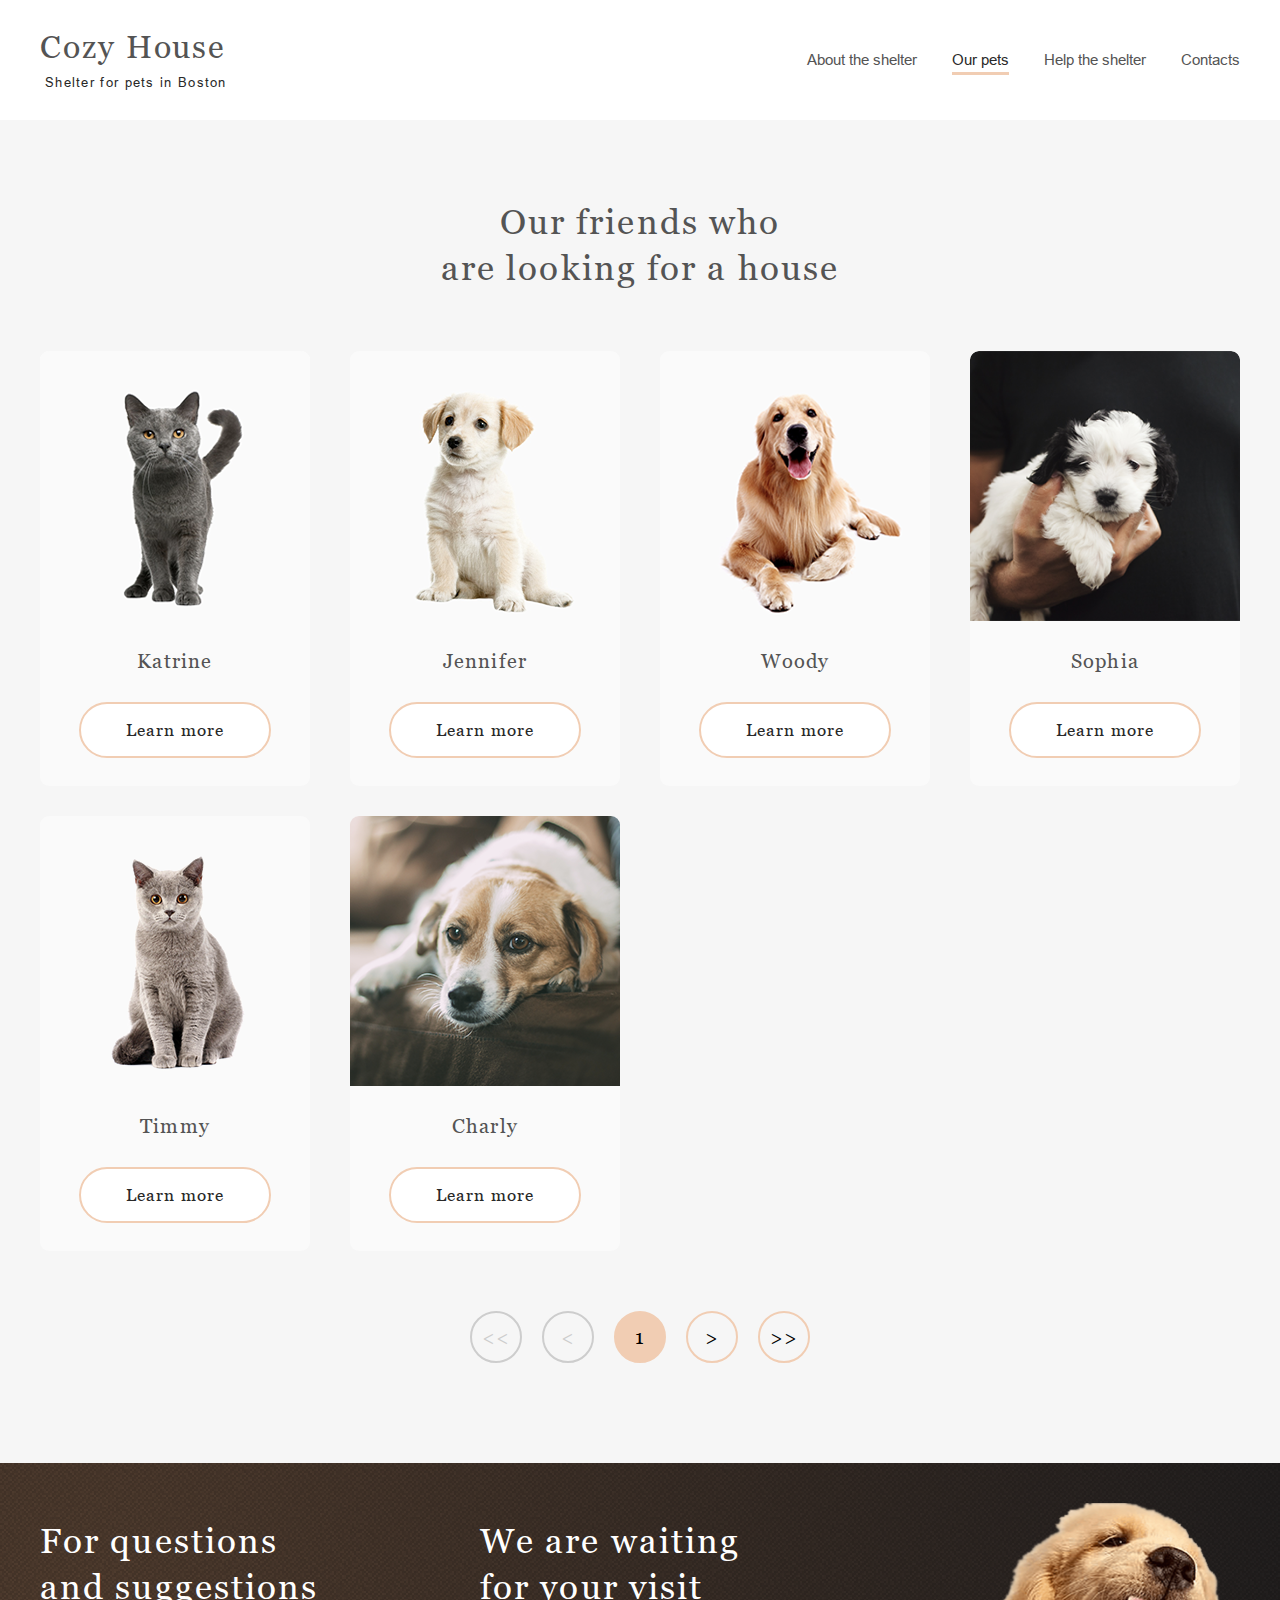
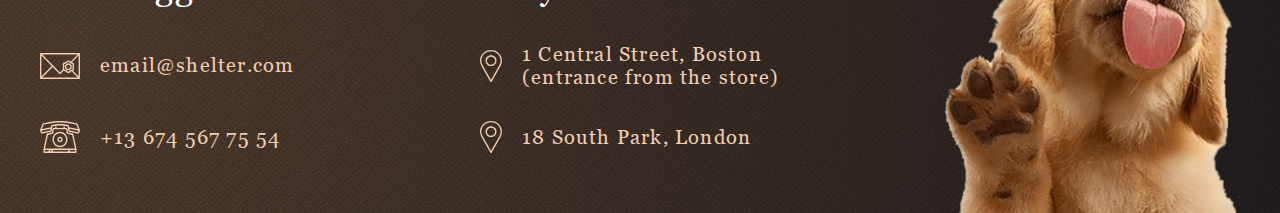
==== commit 247a2dee: "fix: scroll fix" ====
--- a/shelter/pets.html
+++ b/shelter/pets.html
@@ -111,6 +111,7 @@
   </main>
   <footer class="footer" id="footer">
     <div class="wrapper">
+      <div class="contacts-block">
       <h3>For questions and suggestions</h3>
       <a class="contact" href="mailto:email@shelter.com">
         <svg width="40" height="26" viewBox="0 0 40 26" fill="none" xmlns="http://www.w3.org/2000/svg">
@@ -128,6 +129,8 @@
           </svg>
         <h4>+13&nbsp;674&nbsp;567&nbsp;75&nbsp;54</h4>
       </a>
+    </div>
+      <div class="contacts-block">
       <h3>We are waiting for your visit</h3>
       <a class="contact" href="https://www.google.com/maps/@42.3585558,-71.056915,17z" target="_blank">
         <svg width="22" height="32" viewBox="0 0 22 32" fill="none" xmlns="http://www.w3.org/2000/svg">
@@ -143,7 +146,8 @@
           </svg>
         <h4>18 South Park, London</h4>
       </a>
-      <!-- <img src="./assets/img/footer-puppy.png" class="pic footer-pic" alt="footer-puppy"> -->
+    </div>
+      <img src="./assets/img/footer-puppy.png" class="pic footer-pic" alt="footer-puppy">
     </div>
   </footer>
   <!-- <script src="./index.js"></script> -->
--- a/shelter/style.css
+++ b/shelter/style.css
@@ -25,9 +25,24 @@
   font-weight: 400;
 }
 
+@media (max-width: 767px) {
+  h1, h3 {
+    font-size: 25px !important;
+    line-height: 130% !important;
+    letter-spacing: 0.06em !important;
+    text-align: center;
+  }
+}
+
 h1 {
   font-size: 44px;
   line-height: 130%;
+}
+
+@media (max-width: 767px) {
+  p, h1, h3 {
+    width: revert !important;
+  }
 }
 
 .pets-pets h1, h3 {
@@ -63,7 +78,7 @@
   color: rgb(76, 76, 76);
 }
 
-.donation > .wrapper .donation-description {
+.donation-description {
   font-family: "Arial";
   font-size: 12px;
   font-weight: 400;
@@ -73,6 +88,12 @@
   color: rgb(178, 178, 178);
 }
 
+@media (max-width: 767px) {
+  .donation-description, .nav-item, p {
+    text-align: justify;
+  }
+}
+
 body {
   background: url("./assets/img/noise_transparent@2x.png"), radial-gradient(100% 215.42% at 0% 0%, #5B483A 0%, #262425 100%), #211F20;
 }
@@ -106,12 +127,38 @@
   margin: 0 auto;
   padding: 0 40px;
 }
+@media (max-width: 1279px) {
+  .wrapper {
+    width: 768px;
+    padding: 0 30px;
+    flex-flow: column nowrap;
+    justify-content: flex-start;
+  }
+}
+@media (max-width: 767px) {
+  .wrapper {
+    width: 320px;
+    padding: 0 10px;
+  }
+}
 
 .header > .wrapper {
   height: 120px;
   display: flex;
   justify-content: space-between;
   align-items: center;
+}
+@media (max-width: 1279px) {
+  .header > .wrapper {
+    flex-flow: row nowrap;
+  }
+}
+@media (max-width: 767px) {
+  .header > .wrapper {
+    flex-flow: row nowrap;
+    justify-content: space-between;
+    padding: 0 20px;
+  }
 }
 
 .header-pets {
@@ -157,6 +204,12 @@
   cursor: pointer;
 }
 
+@media (max-width: 767px) {
+  .nav {
+    display: none;
+  }
+}
+
 .nav-list {
   list-style: none;
   display: flex;
@@ -218,16 +271,54 @@
   align-items: flex-start;
   padding-bottom: 20px;
 }
+@media (max-width: 1279px) {
+  .welcome > .wrapper {
+    height: 1045px;
+    flex-flow: column wrap;
+    align-items: center;
+    justify-content: flex-start;
+    align-content: space-around;
+    background-position: 85% bottom;
+    background-repeat: no-repeat;
+    background-size: 74%;
+    padding-top: 30px;
+  }
+}
+@media (max-width: 767px) {
+  .welcome > .wrapper {
+    height: 703px;
+    justify-content: flex-start;
+    align-items: center;
+    background-position: 80% bottom;
+    background-size: 81%;
+    padding-top: 30px;
+  }
+}
 .welcome > .wrapper h1 {
   color: rgb(255, 255, 255);
+}
+@media (max-width: 1279px) {
+  .welcome > .wrapper h1 {
+    align-self: flex-start;
+  }
+}
+@media (max-width: 767px) {
+  .welcome > .wrapper h1 {
+    align-self: center;
+  }
 }
 .welcome > .wrapper p {
   color: rgb(205, 205, 205);
   width: 460px;
   margin: 42px 0;
 }
-
-.welcome-pic {
+@media (max-width: 767px) {
+  .welcome > .wrapper p {
+    text-align: center;
+  }
+}
+
+.welcome-pic, .footer-pic {
   display: none;
 }
 
@@ -248,9 +339,32 @@
   padding-top: 6px;
   padding-bottom: 30px;
 }
+@media (max-width: 1279px) {
+  .about > .wrapper {
+    height: 1048px;
+    align-items: center;
+    padding-top: 60px;
+    padding-bottom: 0px;
+  }
+}
+@media (max-width: 767px) {
+  .about > .wrapper {
+    flex-flow: column nowrap;
+    align-items: center;
+    justify-content: flex-start;
+    height: 974px;
+    padding: 0 25px;
+    padding-top: 40px;
+  }
+}
 .about > .wrapper h3 {
   width: 360px;
   color: rgb(84, 84, 84);
+}
+@media (max-width: 1279px) {
+  .about > .wrapper h3 {
+    align-self: flex-start;
+  }
 }
 .about > .wrapper p {
   color: rgb(76, 76, 76);
@@ -261,6 +375,19 @@
 .about-pic {
   margin: 60px 0;
 }
+@media (max-width: 1279px) {
+  .about-pic {
+    order: 1;
+    margin: 80px 0;
+  }
+}
+@media (max-width: 767px) {
+  .about-pic {
+    order: 1;
+    width: 95%;
+    margin: 40px 0 0 0;
+  }
+}
 
 .pets {
   background-color: rgb(246, 246, 246);
@@ -275,20 +402,44 @@
 .pets > .wrapper h3 {
   width: 400px;
   text-align: center;
-  margin: 80px auto 0 auto;
-}
-.pets > .wrapper .pets-carousel {
+  margin-top: 80px;
+}
+@media (max-width: 767px) {
+  .pets > .wrapper h3 {
+    margin-top: 40px;
+  }
+}
+@media (max-width: 1279px) {
+  .pets > .wrapper {
+    height: 877px;
+    justify-content: flex-start;
+  }
+}
+@media (max-width: 767px) {
+  .pets > .wrapper {
+    height: 791px;
+    gap: 42px;
+  }
+}
+
+.pets-carousel {
   display: flex;
   flex-direction: row;
   justify-content: space-between;
   align-items: center;
   gap: 53px;
 }
-
-.pets-cards-block-pets {
-  display: flex;
-  flex-flow: row wrap;
-  gap: 30px 40px;
+@media (max-width: 1279px) {
+  .pets-carousel {
+    gap: 12px;
+  }
+}
+@media (max-width: 767px) {
+  .pets-carousel {
+    gap: 20px 80px;
+    flex-flow: row wrap;
+    justify-content: center;
+  }
 }
 
 .pets-cards-block-main {
@@ -296,6 +447,34 @@
   flex-direction: row;
   justify-content: space-between;
   gap: 90px;
+}
+@media (max-width: 1279px) {
+  .pets-cards-block-main {
+    gap: 40px;
+  }
+}
+@media (max-width: 767px) {
+  .pets-cards-block-main {
+    order: -1;
+  }
+}
+
+.pets-cards-block-pets {
+  display: flex;
+  flex-flow: row wrap;
+  gap: 30px 40px;
+}
+@media (max-width: 1279px) {
+  .pets-cards-block-pets {
+    justify-content: center;
+  }
+}
+@media (max-width: 767px) {
+  .pets-cards-block-pets {
+    flex-flow: column nowrap;
+    justify-content: center;
+    gap: 30px 40px;
+  }
 }
 
 .pets-card {
@@ -317,7 +496,8 @@
 .pets-card:hover .pets-card-button {
   background: rgb(241, 205, 179);
 }
-.pets-card .pets-card-title {
+
+.pets-card-title {
   font-family: "Georgia";
   font-size: 20px;
   line-height: 23px;
@@ -344,6 +524,24 @@
   color: rgb(84, 84, 84);
   display: flex;
 }
+@media (max-width: 1279px) {
+  .pets-pets {
+    flex-flow: column nowrap;
+    height: 1733px !important;
+    padding-top: 80px;
+    padding-bottom: 76px;
+    gap: 30px !important;
+  }
+}
+@media (max-width: 767px) {
+  .pets-pets {
+    flex-flow: column nowrap;
+    height: 1649px !important;
+    padding-top: 42px;
+    padding-bottom: 42px;
+    gap: 42px !important;
+  }
+}
 
 .pagination {
   display: flex;
@@ -352,6 +550,17 @@
   width: 340px;
   margin: 0;
 }
+@media (max-width: 1279px) {
+  .pagination {
+    margin-top: 10px;
+  }
+}
+@media (max-width: 767px) {
+  .pagination {
+    margin-top: 0;
+    width: 100%;
+  }
+}
 
 /* HELP */
 .help {
@@ -365,30 +574,83 @@
   flex-flow: column wrap;
   justify-content: flex-start;
   gap: 60px;
+}
+@media (max-width: 1279px) {
+  .help > .wrapper {
+    height: 779px;
+  }
+}
+@media (max-width: 767px) {
+  .help > .wrapper {
+    height: 745px;
+    padding: 42px 15px;
+    gap: 42px;
+    justify-content: flex-start;
+    align-content: center;
+  }
 }
 .help > .wrapper h3 {
   width: 310px;
   text-align: center;
   margin: 0 auto;
 }
-.help > .wrapper .help-block {
+@media (max-width: 767px) {
+  .help > .wrapper h3 {
+    width: 250px !important;
+  }
+}
+
+.help-block {
   display: flex;
   flex-flow: row wrap;
   justify-content: center;
   gap: 55px 120px;
 }
+@media (max-width: 1279px) {
+  .help-block {
+    gap: 55px 60px;
+  }
+}
+@media (max-width: 767px) {
+  .help-block {
+    gap: 30px;
+    justify-content: flex-start;
+  }
+}
 
 .help-item {
   display: flex;
   flex-flow: column nowrap;
   gap: 30px;
 }
+@media (max-width: 1279px) {
+  .help-item {
+    width: 170px;
+  }
+}
+@media (max-width: 767px) {
+  .help-item {
+    width: 130px;
+    gap: 20px;
+  }
+}
 .help-item img {
   height: 60px;
 }
+@media (max-width: 767px) {
+  .help-item img {
+    height: 50px;
+  }
+}
 
 .help-heading {
   text-align: center;
+}
+@media (max-width: 767px) {
+  .help-heading {
+    font-size: 15px;
+    line-height: 110%;
+  }
 }
 
 .donation {
@@ -406,6 +668,28 @@
        column-gap: 30px;
   padding: 70px 180px 90px 180px;
 }
+@media (max-width: 1279px) {
+  .donation > .wrapper {
+    height: 783px;
+    align-items: flex-start;
+    justify-content: center;
+    align-content: space-around;
+    padding: 80px auto;
+  }
+}
+@media (max-width: 767px) {
+  .donation > .wrapper {
+    height: 542.2px;
+    flex-flow: column nowrap;
+    align-items: center !important;
+    align-content: center;
+    padding: 42px 20px;
+  }
+  .donation > .wrapper h5 {
+    line-height: 160%;
+    letter-spacing: 0;
+  }
+}
 .donation > .wrapper h3 {
   width: 300px;
 }
@@ -415,7 +699,8 @@
 .donation > .wrapper h3, .donation > .wrapper h5, .donation > .wrapper div {
   margin: 0 0 20px 0;
 }
-.donation > .wrapper .credit-card {
+
+.credit-card {
   display: flex;
   flex-direction: row;
   justify-content: flex-start;
@@ -429,19 +714,44 @@
   cursor: pointer;
   transition: background 0.5s;
 }
-.donation > .wrapper .credit-card img {
+@media (max-width: 767px) {
+  .credit-card {
+    padding: 13px 15px;
+    gap: 13px;
+  }
+}
+.credit-card h4, .credit-card .help-heading {
+  flex-grow: 1;
+}
+.credit-card img {
   width: 30px;
   height: 23px;
   color: rgb(41, 41, 41);
 }
-.donation > .wrapper .credit-card:hover {
+
+.credit-card:hover {
   background: rgb(253, 220, 196);
 }
-.donation > .wrapper .donation-description {
+
+.donation-description {
   line-height: 18px;
   color: rgb(178, 178, 178);
   width: 380px;
-  margin: 0 0 0 0;
+  margin: 0;
+}
+
+@media (max-width: 1279px) {
+  .donation-pic {
+    order: 1;
+    margin: 60px -65px 0px -65px;
+  }
+}
+@media (max-width: 767px) {
+  .donation-pic {
+    width: 93%;
+    order: 1;
+    margin: 42px -65px 0px -65px;
+  }
 }
 
 .footer > .wrapper {
@@ -449,19 +759,73 @@
   background: url("./assets/img/footer-puppy.png") no-repeat 96% bottom;
   color: rgb(241, 205, 179);
   display: flex;
-  flex-flow: column wrap;
-  justify-content: space-between;
+  flex-flow: row nowrap;
+  justify-content: flex-start;
   align-content: flex-start;
-  -moz-column-gap: 122px;
-       column-gap: 122px;
-  padding-top: 56px;
-  padding-bottom: 60px;
+  -moz-column-gap: 138px;
+       column-gap: 138px;
+  padding: 40px;
+}
+@media (max-width: 1279px) {
+  .footer > .wrapper {
+    height: 639px;
+    justify-content: center;
+    -moz-column-gap: 36px;
+         column-gap: 36px;
+    background-position: center bottom;
+    padding: 30px;
+  }
+}
+@media (max-width: 767px) {
+  .footer > .wrapper {
+    height: 809px;
+    flex-flow: column nowrap;
+    justify-content: flex-start;
+    row-gap: 40px;
+    background-position: center bottom;
+    background-size: 81%;
+    padding: 30px 10px;
+  }
+  .footer > .wrapper h3 {
+    width: 280px !important;
+  }
 }
 .footer > .wrapper h3 {
   width: 280px;
   color: rgb(255, 255, 255);
 }
-.footer > .wrapper .contact {
+
+.contacts-block {
+  display: flex;
+  flex-flow: column nowrap;
+  justify-content: space-between;
+  margin-top: 16px;
+  width: 302px;
+  height: 234px;
+}
+@media (max-width: 1279px) {
+  .contacts-block {
+    margin-top: 0;
+  }
+}
+@media (max-width: 767px) {
+  .contacts-block {
+    height: 208px;
+    margin-top: 0;
+    align-items: center;
+  }
+}
+
+@media (max-width: 767px) {
+  .contacts-block:last-of-type {
+    height: 222px;
+  }
+  .contacts-block:last-of-type .contact:last-child {
+    align-self: flex-start;
+  }
+}
+
+.contact {
   display: flex;
   flex-direction: row;
   justify-content: flex-start;
@@ -472,21 +836,35 @@
   text-decoration: none;
   color: rgb(241, 205, 179);
 }
-.footer > .wrapper .contact path {
+@media (max-width: 767px) {
+  .contact {
+    justify-content: center;
+    align-items: center;
+    width: revert !important;
+  }
+}
+.contact path {
   fill: rgb(241, 205, 179);
   transition: fill 0.3s;
 }
-.footer > .wrapper .contact:hover {
+.contact:hover {
   color: rgb(250, 250, 250);
 }
-.footer > .wrapper .contact:hover path {
+.contact:hover path {
   fill: rgb(250, 250, 250);
 }
-.footer > .wrapper .contact h4, .footer > .wrapper .contact .help-heading {
+.contact h4, .contact .help-heading {
   transition: color 0.3s;
 }
-.footer > .wrapper .contact svg {
+.contact svg {
   flex: 0 0 auto;
+}
+
+@media (max-width: 767px) {
+  .credit-card-number {
+    font-size: 15px;
+    line-height: 110%;
+  }
 }
 
 .pets-card-button, .our-pets-button, .button-welcome {
@@ -530,6 +908,16 @@
 .button-welcome {
   align-self: flex-start;
 }
+@media (max-width: 1279px) {
+  .button-welcome {
+    align-self: center;
+  }
+}
+@media (max-width: 767px) {
+  .button-welcome {
+    align-self: center;
+  }
+}
 
 .pagination__button__active, .pagination__button__inactive, .pagination__button {
   border-radius: 100px;
@@ -567,6 +955,11 @@
   cursor: pointer;
   transition: transform 0.3s ease-in;
 }
+@media (max-width: 767px) {
+  .nav-burger {
+    display: block;
+  }
+}
 .nav-burger:hover, .nav-burger__active {
   transform: rotate(-90deg);
 }
@@ -575,286 +968,39 @@
   stroke: rgb(0, 0, 0);
 }
 
-.hide {
-  display: none;
-}
-
-@media screen and (min-width: 320px) and (max-width: 1279px) {
-  .wrapper {
-    flex-flow: column wrap;
-    align-items: center;
-    align-content: space-around;
-    justify-content: center;
+/* Desktop*/
+@media screen and (min-width: 1280px) {
+  .pets-card {
+    display: flex;
   }
 }
 /* Tablet */
-@media screen and (min-width: 768px) and (max-width: 1279px) {
-  .wrapper {
-    width: 768px;
-    padding: 0 30px;
-  }
-  .header > .wrapper {
-    flex-flow: row nowrap;
-  }
-  .welcome > .wrapper {
-    height: 1045px;
-    align-items: center;
-    justify-content: flex-start;
-    background-position: 85% bottom;
-    background-repeat: no-repeat;
-    background-size: 74%;
-    padding-top: 30px;
-  }
-  .welcome > .wrapper h1 {
-    align-self: flex-start;
-  }
-  .button-welcome {
-    align-self: center;
-  }
-  .about > .wrapper {
-    height: 1048px;
-    padding-top: 60px;
-    padding-bottom: 0px;
-  }
-  .about > .wrapper h3 {
-    align-self: flex-start;
-  }
-  .about-pic {
-    order: 1;
-    margin: 80px 0;
-  }
-  .pets > .wrapper {
-    height: 877px;
-    justify-content: flex-start;
-  }
-  .pets > .wrapper .pets-carousel {
-    gap: 12px;
-  }
-  .pets-cards-block-main {
-    gap: 40px;
-  }
-  .pets-cards-block-pets {
-    justify-content: center;
-  }
+@media screen and (min-width: 768px) {
   .pets-card {
     display: none;
   }
   .pets-card:nth-child(-n+2) {
     display: flex;
   }
-  .pets-pets {
-    flex-flow: column nowrap;
-    height: 1733px !important;
-    padding-top: 80px;
-    padding-bottom: 76px;
-    gap: 30px !important;
-  }
   .pets-pets .pets-card {
     display: none;
   }
   .pets-pets .pets-card:nth-child(-n+6) {
     display: flex;
   }
-  .pets-pets .pagination {
-    margin-top: 10px;
-  }
-  .help > .wrapper {
-    height: 779px;
-  }
-  .help > .wrapper .help-block {
-    gap: 55px 60px;
-  }
-  .help > .wrapper .help-item {
-    width: 170px;
-  }
-  .donation > .wrapper {
-    height: 783px;
-    align-items: flex-start;
-    justify-content: center;
-    align-content: space-around;
-    padding: 80px auto;
-  }
-  .donation > .wrapper .donation-pic {
-    order: 1;
-    margin: 60px -65px 0px -65px;
-  }
-  .footer > .wrapper {
-    height: 639px;
-    align-items: flex-start;
-    align-content: flex-start;
-    -moz-column-gap: 24px;
-         column-gap: 24px;
-    background-position: center bottom;
-    padding: 30px 64px 375px 64px;
-  }
 }
 /* Phone */
-@media screen and (min-width: 320px) and (max-width: 767px) {
-  .wrapper {
-    width: 320px;
-    padding: 0 10px;
-    flex-flow: column nowrap;
-    justify-content: flex-start;
-  }
-  p, h1, h3 {
-    width: revert !important;
-  }
-  .donation > .wrapper .donation-description, .nav-item, p {
-    text-align: justify;
-  }
-  h1, h3 {
-    font-size: 25px !important;
-    line-height: 130% !important;
-    letter-spacing: 0.06em !important;
-    text-align: center;
-  }
-  .nav-burger {
-    display: block;
-  }
-  .header > .wrapper {
-    flex-flow: row nowrap;
-    justify-content: space-between;
-    padding: 0 20px;
-  }
-  .header > .wrapper .nav {
-    display: none;
-  }
-  .welcome > .wrapper {
-    justify-content: flex-start;
-    align-items: center;
-    height: 703px;
-    background-position: 80% bottom;
-    background-size: 81%;
-    padding-top: 30px;
-  }
-  .welcome > .wrapper p {
-    text-align: center;
-  }
-  .button-welcome {
-    align-self: center;
-  }
-  .about > .wrapper {
-    flex-flow: column nowrap;
-    justify-content: flex-start;
-    height: 974px;
-    padding: 0 25px;
-    padding-top: 40px;
-  }
-  .about-pic {
-    order: 1;
-    width: 95%;
-    margin: 40px 0 0 0;
-  }
-  .pets > .wrapper {
-    height: 791px;
-    gap: 42px;
-  }
-  .pets > .wrapper .pets-carousel {
-    gap: 20px 80px;
-    flex-flow: row wrap;
-    justify-content: center;
-  }
-  .pets > .wrapper h3 {
-    margin-top: 40px;
-  }
-  .pets > .wrapper .pets-cards-block-main {
-    order: -1;
-  }
-  .pets-cards-block-pets {
-    flex-flow: column nowrap;
-    justify-content: center;
-    gap: 30px 40px;
-  }
+@media screen and (min-width: 320px) {
   .pets-card {
     display: none;
   }
   .pets-card:nth-child(-n+1) {
     display: flex;
   }
-  .pets-pets {
-    flex-flow: column nowrap;
-    height: 1649px !important;
-    padding-top: 42px;
-    padding-bottom: 42px;
-    gap: 42px;
-  }
   .pets-pets .pets-card {
     display: none;
   }
   .pets-pets .pets-card:nth-child(-n+3) {
     display: flex;
   }
-  .pagination {
-    width: 100%;
-  }
-  .help > .wrapper {
-    height: 745px;
-    padding: 42px 15px;
-    gap: 42px;
-    justify-content: flex-start;
-    align-content: center;
-  }
-  .help > .wrapper h3 {
-    width: 250px !important;
-  }
-  .help > .wrapper .help-block {
-    gap: 30px;
-    justify-content: flex-start;
-  }
-  .help > .wrapper .help-item {
-    width: 130px;
-    gap: 20px;
-  }
-  .help > .wrapper img {
-    height: 50px;
-  }
-  .help-heading {
-    font-size: 15px;
-    line-height: 110%;
-  }
-  .donation > .wrapper {
-    padding: 42px 20px;
-    height: 542.2px;
-    flex-flow: column nowrap;
-    align-items: center !important;
-    align-content: center;
-    padding: 80px auto;
-  }
-  .donation > .wrapper h5 {
-    line-height: 160%;
-    letter-spacing: 0;
-  }
-  .credit-card {
-    padding: 13px 15px;
-  }
-  .credit-card-number {
-    font-size: 15px;
-    line-height: 110%;
-  }
-  .donation-pic {
-    width: 93%;
-    order: 1;
-    margin: 42px -65px 0px -65px;
-  }
-  .footer > .wrapper {
-    padding: 30px 10px;
-    height: 809px;
-    justify-content: flex-start;
-    align-items: center;
-    align-content: center;
-    row-gap: 41px;
-    background-position: center bottom;
-    background-size: 81%;
-  }
-  .footer > .wrapper h3 {
-    width: 280px !important;
-  }
-  .footer > .wrapper .contact {
-    justify-content: center;
-    align-items: center;
-    width: revert !important;
-  }
-  .footer > .wrapper .contact:nth-last-child(1) {
-    align-self: flex-start;
-  }
 }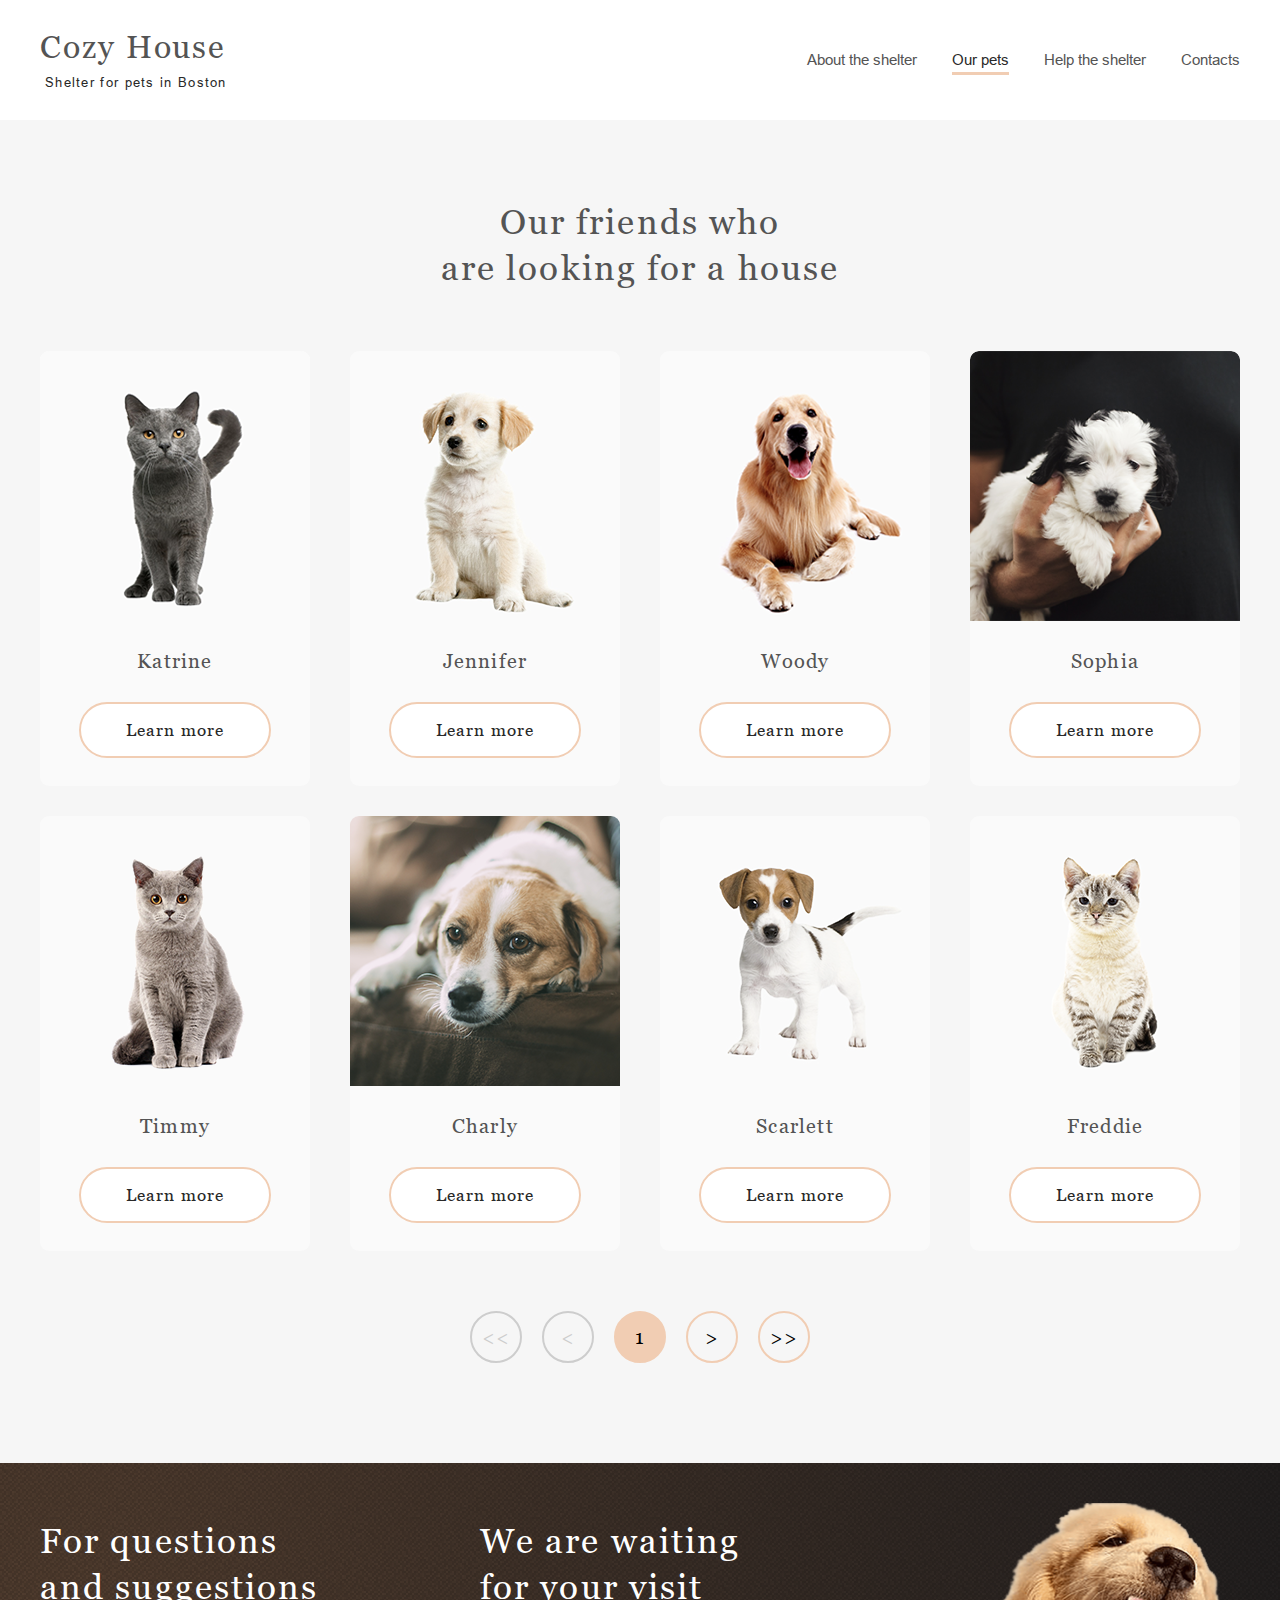
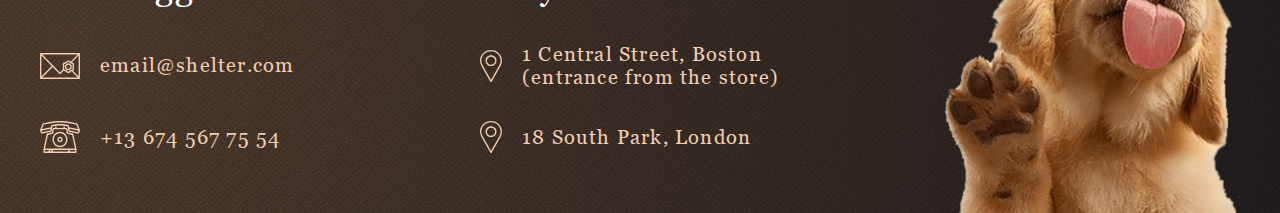
==== commit 9cfb061f: "fix: page titles, pagination button border style" ====
--- a/shelter/pets.html
+++ b/shelter/pets.html
@@ -5,7 +5,7 @@
   <meta charset="UTF-8">
   <meta http-equiv="X-UA-Compatible" content="IE=edge">
   <meta name="viewport" content="width=device-width, initial-scale=1.0">
-  <title>Shelter</title>
+  <title>Pets - Shelter</title>
   <link rel="stylesheet" type="text/css" href="./style.css">
   <!-- <link rel="stylesheet" type="text/css" href="./style-css.css"> -->
   <!-- <link rel="stylesheet" type="text/css" href="https://necolas.github.io/normalize.css/8.0.1/normalize.css"> -->
--- a/shelter/style.css
+++ b/shelter/style.css
@@ -933,11 +933,12 @@
 
 .pagination__button {
   cursor: pointer;
-  transition: background 0.3s;
+  transition: background 0.3s, border 0.3s;
   border: 2px solid rgb(241, 205, 179);
 }
 .pagination__button:hover {
-  background: rgb(241, 205, 179);
+  background: rgb(253, 220, 196);
+  border-color: rgb(253, 220, 196);
 }
 
 .pagination__button__inactive {
@@ -953,7 +954,7 @@
   display: none;
   stroke: rgb(241, 205, 179);
   cursor: pointer;
-  transition: transform 0.3s ease-in;
+  transition: transform 0.3s ease-in-out;
 }
 @media (max-width: 767px) {
   .nav-burger {
@@ -975,7 +976,7 @@
   }
 }
 /* Tablet */
-@media screen and (min-width: 768px) {
+@media screen and (min-width: 768px) and (max-width: 1279px) {
   .pets-card {
     display: none;
   }
@@ -990,7 +991,7 @@
   }
 }
 /* Phone */
-@media screen and (min-width: 320px) {
+@media screen and (max-width: 767px) {
   .pets-card {
     display: none;
   }
